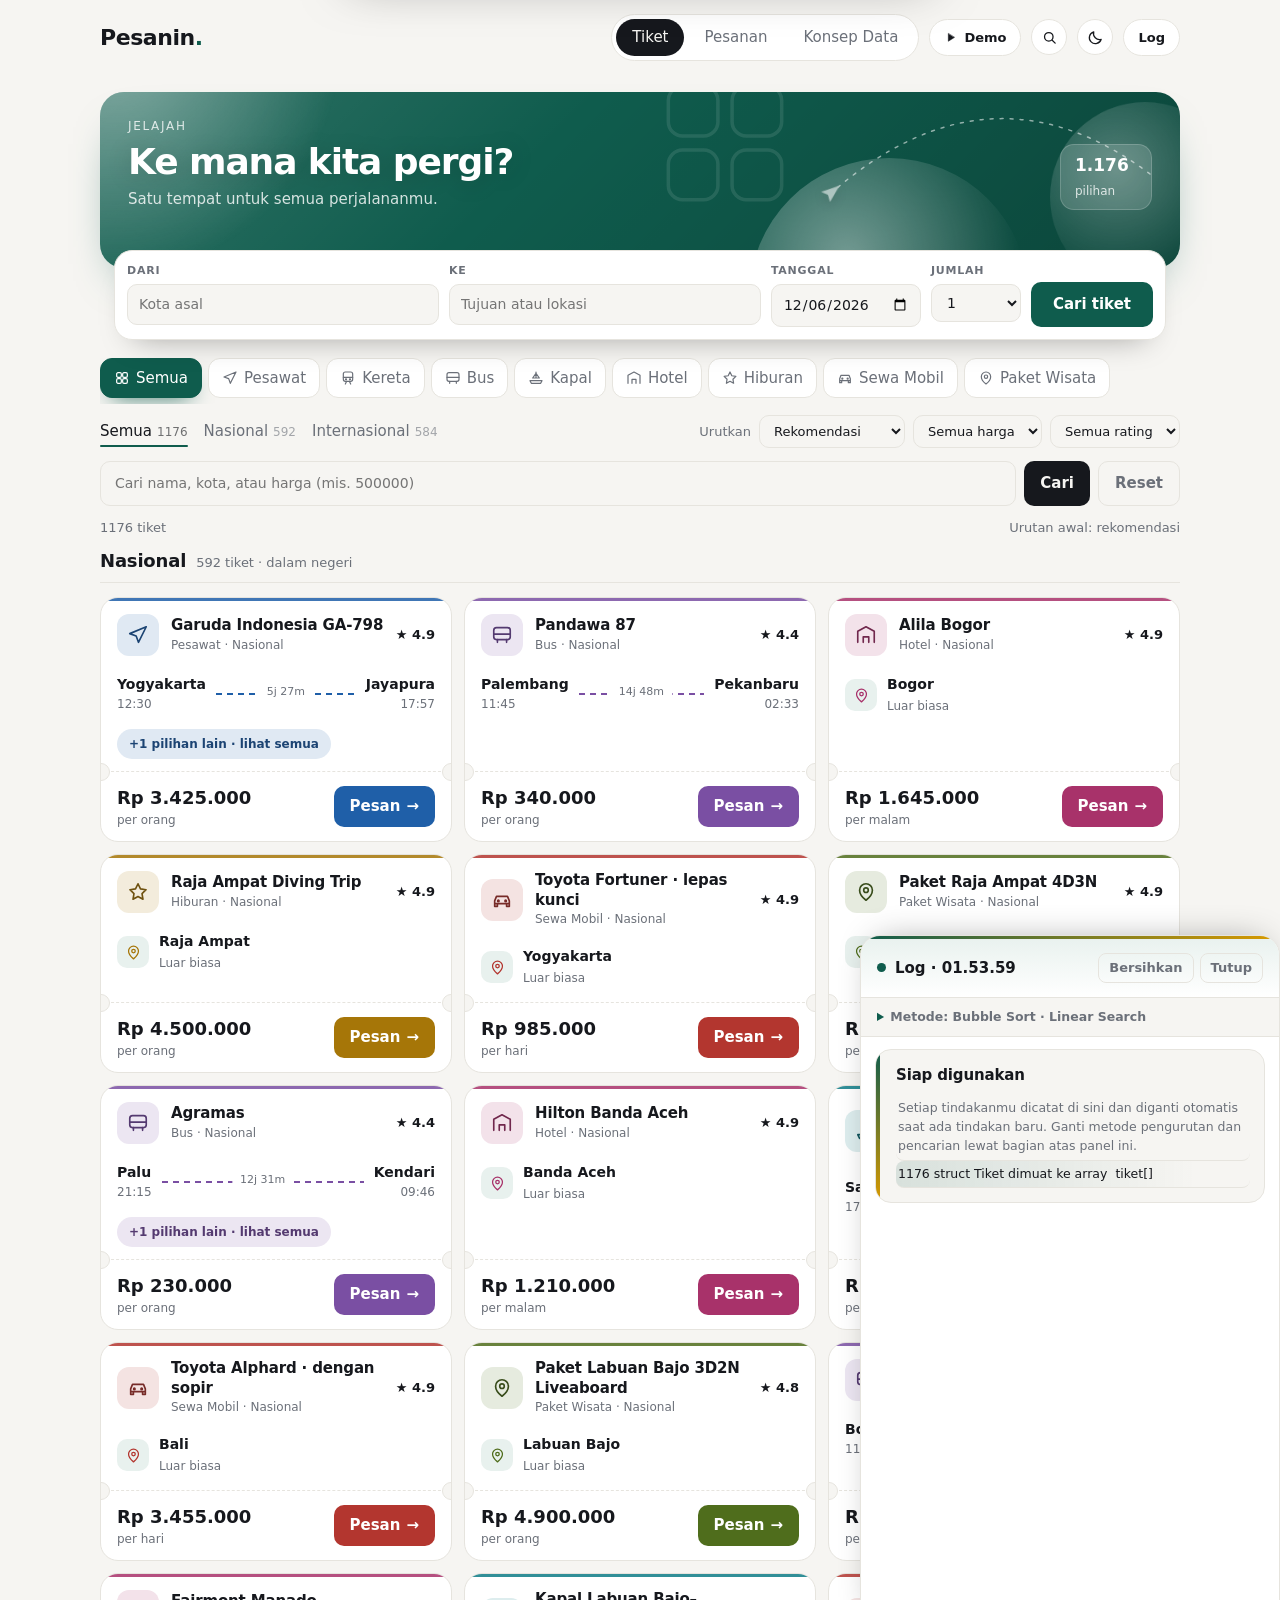
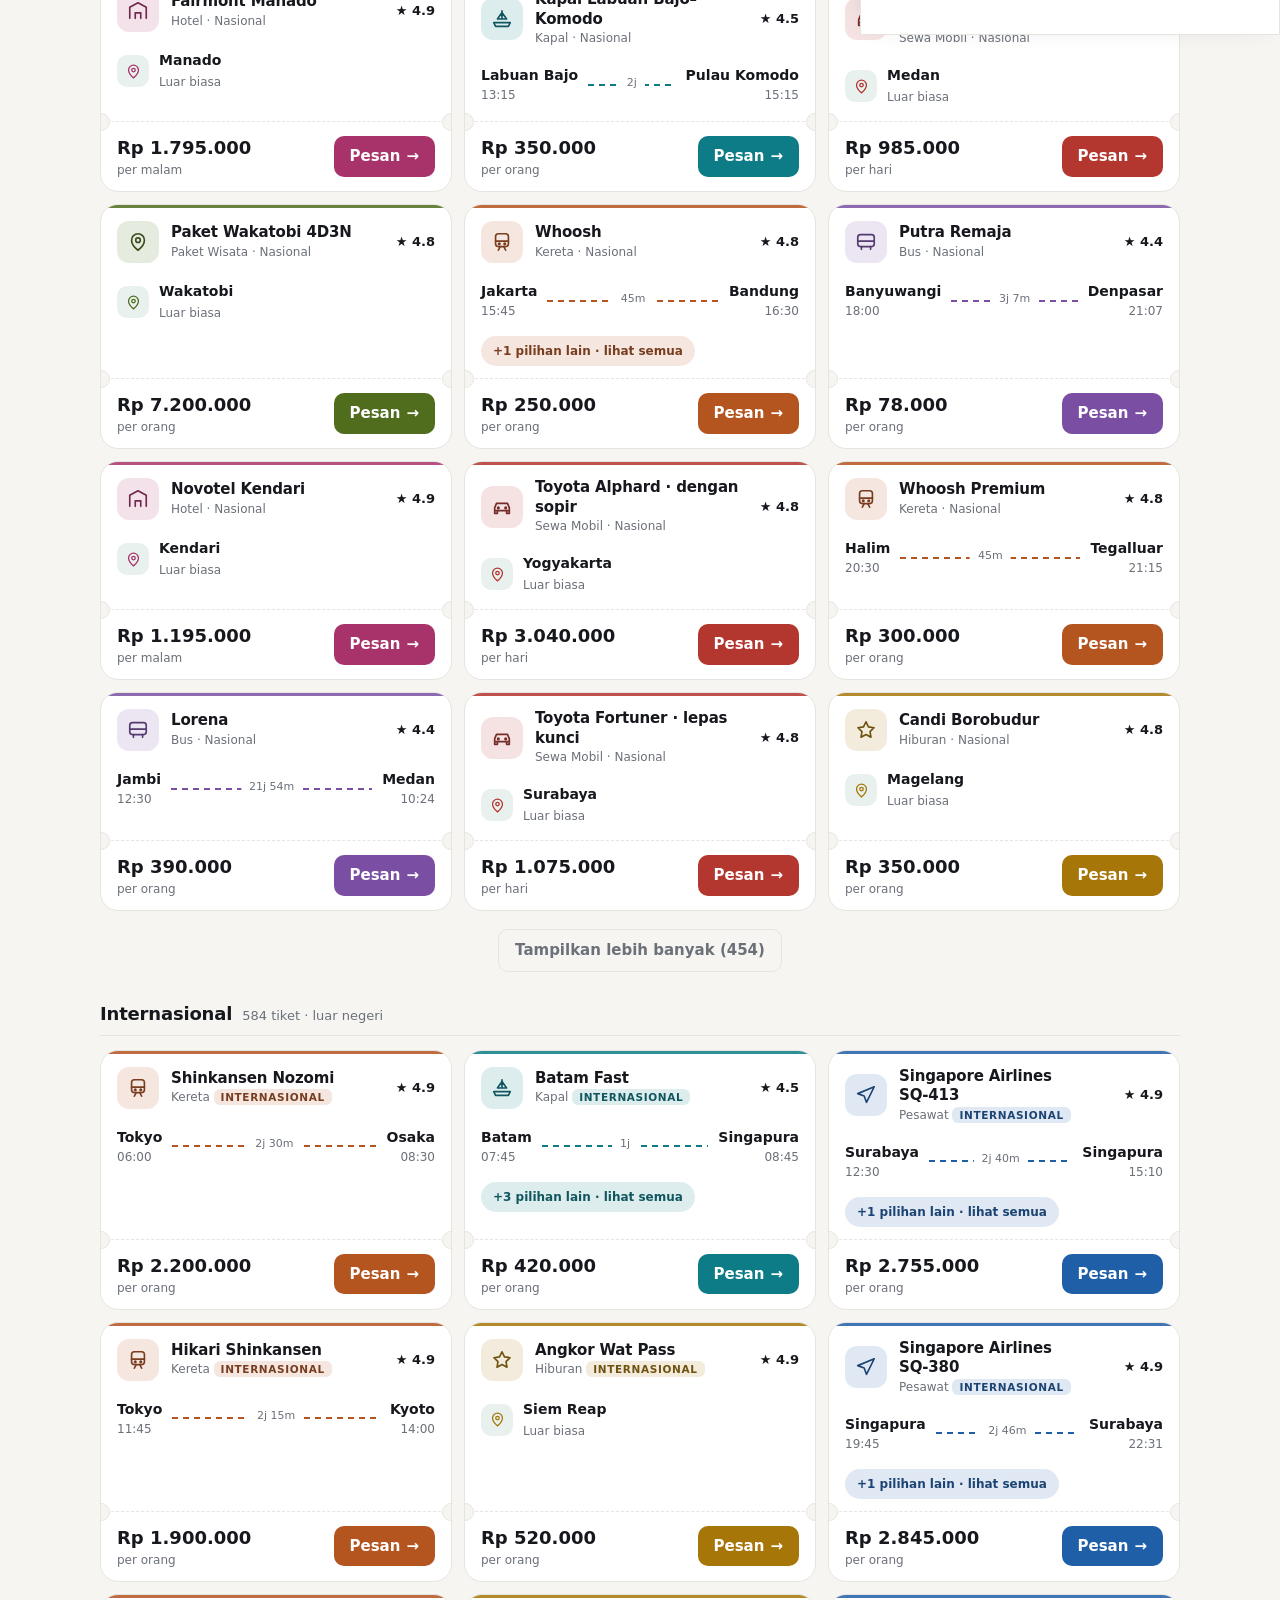
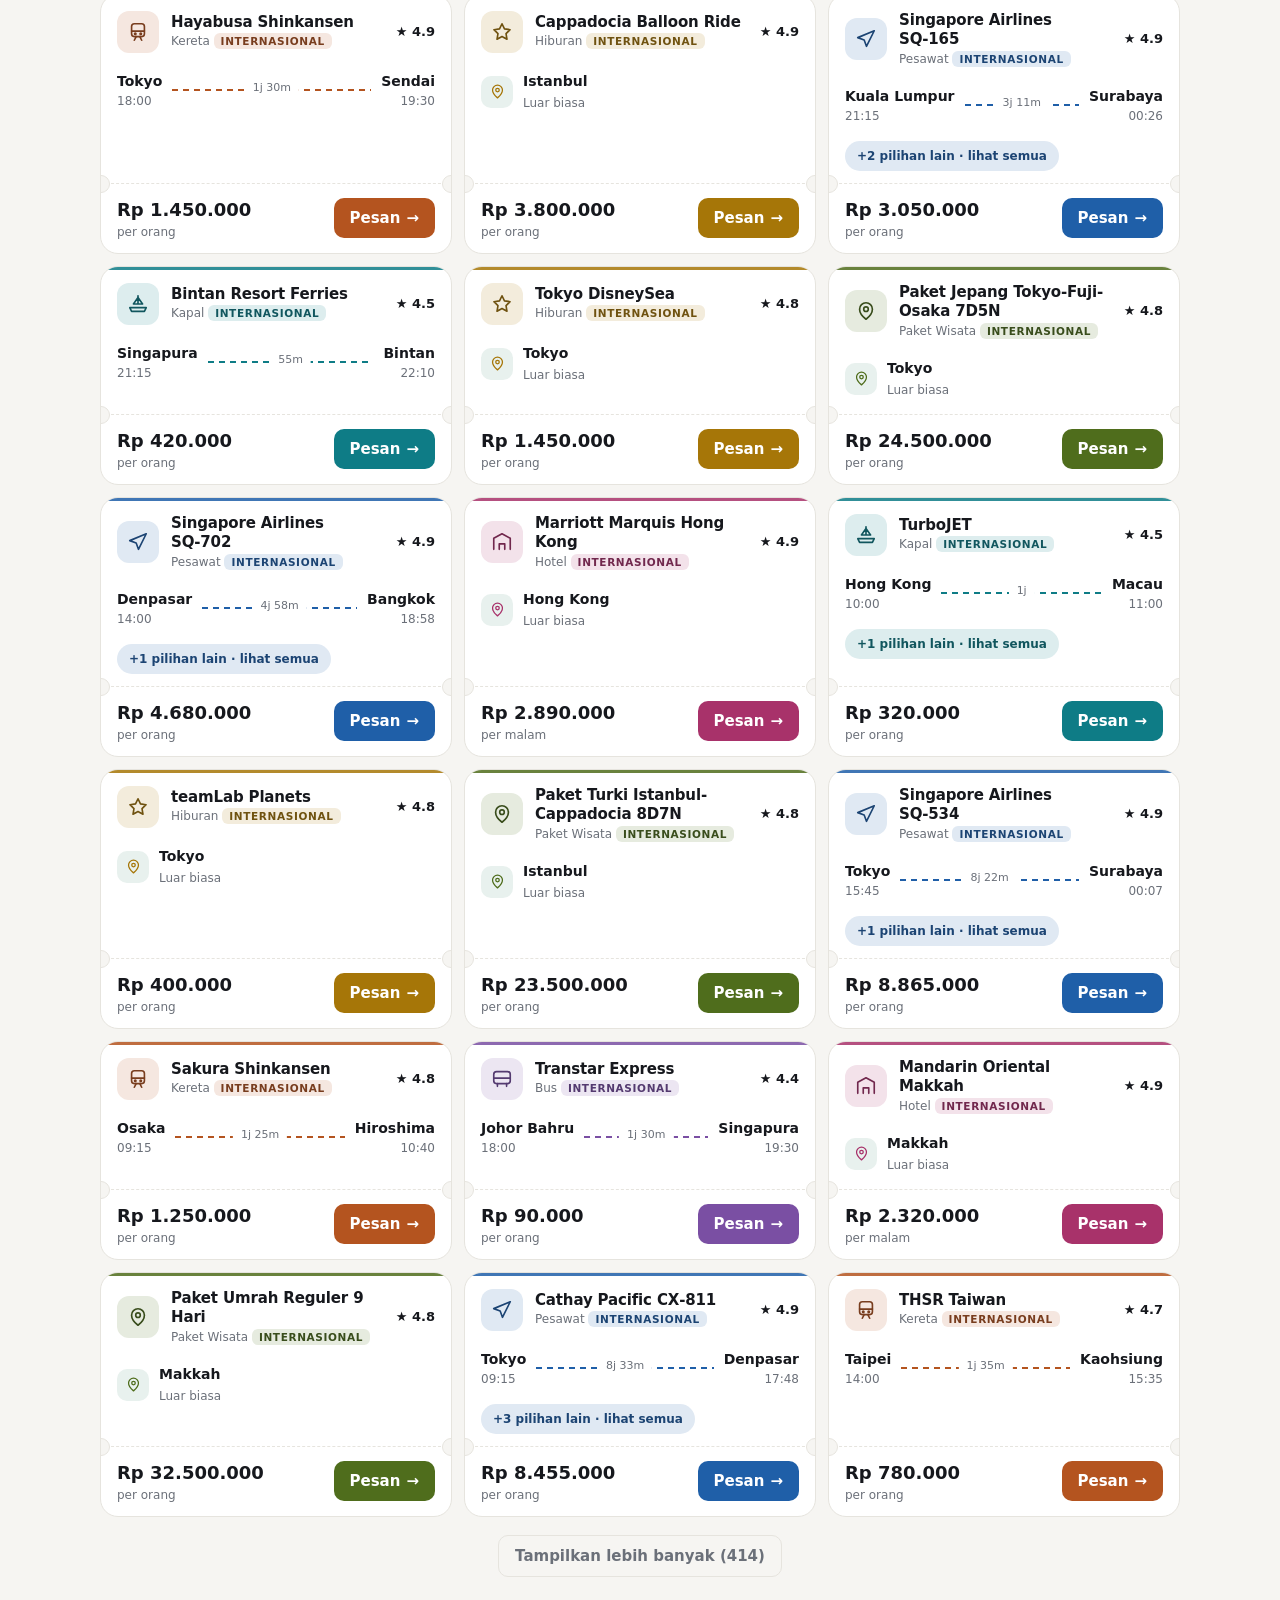
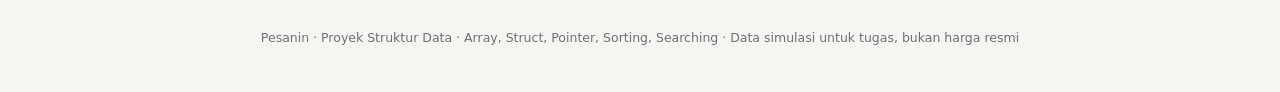
==== index.html @ bc773e92 "Update2" ====
<!DOCTYPE html>
<html lang="id">
<head>
<meta charset="utf-8">
<meta http-equiv="Content-Security-Policy" content="default-src 'none'; script-src 'self' file:; style-src 'self' file: 'unsafe-inline' https://fonts.googleapis.com; font-src 'self' file: https://fonts.gstatic.com; img-src data:; base-uri 'none'; form-action 'none'">
<meta name="viewport" content="width=device-width, initial-scale=1, viewport-fit=cover">
<title>Pesanin — Tiket Perjalanan</title>
<meta name="referrer" content="no-referrer">
<link rel="preconnect" href="https://fonts.googleapis.com">
<link rel="preconnect" href="https://fonts.gstatic.com" crossorigin>
<link rel="stylesheet" href="https://fonts.googleapis.com/css2?family=Plus+Jakarta+Sans:wght@400;500;600;700&display=swap">
<link rel="stylesheet" href="style.css">
</head>
<body>
<div class="w">
<header><div class="brand">Pesanin<i>.</i></div>
<div class="hdr-r"><nav class="nav"><button class="on" data-v="tiket">Tiket</button><button data-v="pesanan">Pesanan <em id="oc" hidden>0</em></button><button data-v="konsep">Konsep Data</button></nav><button class="hlog" id="fab" aria-label="Buka log tindakan">Log <span id="lc" hidden>0</span></button></div></header>

<main id="tiket">
<section class="hero"><span class="blob b1"></span><span class="blob b2"></span><span class="blob b3"></span><div class="flyw" aria-hidden="true"><svg viewBox="0 0 320 100" fill="none"><path d="M0 90 Q160 -50 320 70" stroke="#fff" stroke-width="1.5" stroke-linecap="round" stroke-dasharray="3 7"/></svg><div class="plane"><svg viewBox="0 0 24 24" fill="currentColor"><path d="M21 3L3 10.5l7 2.5 2.5 7L21 3z"/></svg></div></div><svg class="bg" id="hbg" viewBox="0 0 24 24" fill="none" stroke="#fff" stroke-width=".5" stroke-linecap="round" stroke-linejoin="round"></svg>
<div style="position:relative"><small id="hk"></small><h1 id="h1"></h1><p class="sub" id="hs"></p></div><div class="stats" id="stats"></div></section>
<div class="sf"><label><span id="la">Dari</span><input id="fa" maxlength="40" list="kota" placeholder="Kota asal"></label><label><span id="lb">Ke</span><input id="fb" maxlength="40" list="kota" placeholder="Tujuan atau lokasi"></label><label>Tanggal<input type="date" id="fd"></label><label>Jumlah<select id="fp"><option>1</option><option>2</option><option>3</option><option>4</option><option>5</option></select></label><button class="go" id="fs">Cari tiket</button></div><datalist id="kota"></datalist>
<div class="cats" id="cats"></div>
<div class="crow"><div class="chips" id="chips"></div><div class="flt"><label class="so">Urutkan<select id="so"><option value="rek">Rekomendasi</option><option value="harga-asc">Harga termurah</option><option value="harga-desc">Harga termahal</option><option value="durasi-asc">Durasi tercepat</option><option value="rating-desc">Rating tertinggi</option><option value="nama-asc">Nama A–Z</option></select></label><select id="fh"><option value="0">Semua harga</option><option value="500000">≤ Rp500 rb</option><option value="1500000">≤ Rp1,5 jt</option><option value="5000000">≤ Rp5 jt</option></select><select id="fr"><option value="0">Semua rating</option><option value="4">★ 4,0+</option><option value="4.5">★ 4,5+</option></select></div></div>
<div class="sbar"><input id="q" maxlength="80" placeholder="Cari nama, kota, atau harga (mis. 500000)" aria-label="Cari"><button class="go" id="bs">Cari</button><button class="go ghost" id="br">Reset</button></div>
<div hidden><select id="sk"><option value="harga">Harga</option><option value="durasi">Durasi</option><option value="rating">Rating</option><option value="nama">Nama</option></select><select id="sd"><option value="1">Naik</option><option value="-1">Turun</option></select></div>
<div class="meta"><span id="cnt"></span><span><span id="stat"></span><button class="lnk" id="slog" hidden>Lihat prosesnya di Log</button></span></div>
<div class="grid" id="grid"></div>
</main>

<main id="pesanan"><h1>Pesanan saya</h1><p class="sub">Semua tiket yang sudah kamu pesan.</p><div id="ol"></div></main>

<main id="konsep">
<h1>Array, Struct, Pointer</h1>
<p class="sub">Tiga konsep dasar yang menopang seluruh data di halaman ini.</p>
<div class="k">
<div class="box"><h2>Struct</h2><p>Satu tiket adalah satu struct: sembilan field dalam satu satuan, total 128 byte. Panjang tiap blok sebanding dengan ukurannya di memori.</p>
<div id="st"></div></div>
<div class="box" style="grid-column:1/-1;order:-1"><h2>Array</h2><p>Semua struct disimpan berurutan: <code>Tiket tiket[N]</code>. Satu struct = 128 byte, jadi alamat elemen berikutnya naik 0x80.</p>
<div id="mem"></div></div>
<div class="box"><h2>Pointer</h2><p>Pointer menyimpan alamat elemen, bukan salinannya. <code>*ptr</code> membaca isi di alamat itu.</p>
<div id="pv"></div>
<div style="display:flex;gap:8px;margin-top:10px"><button class="go ghost" id="pm">ptr−−</button><button class="go" id="pp">ptr++</button></div></div>
<div class="box" style="grid-column:1/-1;order:3"><h2>Linked List</h2><p>Pesananmu disimpan sebagai rantai node. Setiap node menyimpan <code>next</code>, yaitu pointer ke node berikutnya.</p><div id="ll"></div></div>
</div>
</main>
<footer>Pesanin · Proyek Struktur Data · Array, Struct, Pointer, Sorting, Searching · Data simulasi untuk tugas, bukan harga resmi</footer>
</div>


<aside class="dr" id="dr"><div class="dh"><span id="lt">Log proses</span><div><button id="lx">Bersihkan</button><button id="lh">Tutup</button></div></div><details class="cfg"><summary id="cfgs">Atur metode</summary><div class="cfgb"><label>Metode pengurutan<select id="sa"><option value="bubble">Bubble Sort</option><option value="selection">Selection Sort</option><option value="insertion">Insertion Sort</option><option value="merge">Merge Sort</option><option value="quick">Quick Sort</option></select></label><label>Metode pencarian teks<select id="sm"><option value="linear">Linear Search</option><option value="binname">Binary Search (awalan nama)</option></select></label><button class="go ghost" id="bb">Bandingkan semua</button><label class="chk"><input type="checkbox" id="auto" checked> Buka log otomatis</label></div></details>
<div id="vz" aria-hidden="true"><div class="vh"><span id="vs"></span><button id="vr">Ulang</button></div><div class="prog" id="prog"><i></i></div><div class="ctl" id="ctl"><button id="cb" title="Langkah mundur" aria-label="Langkah mundur">◀</button><button id="cpl" title="Jeda / putar" aria-label="Jeda atau putar">❚❚</button><button id="cf" title="Langkah maju" aria-label="Langkah maju">▶</button><input type="range" id="csl" min="0" max="0" value="0" aria-label="Posisi animasi"><select id="csp" aria-label="Kecepatan"><option value="0.5">Cepat</option><option value="1" selected>Normal</option><option value="6">Lambat</option><option value="20">Pelan</option></select><button id="ck" title="Tampilkan pseudocode" aria-label="Tampilkan pseudocode">{ }</button></div><div id="viz"></div><div id="code" aria-hidden="true"></div></div><div id="log" role="log" aria-live="polite"><div class="none">Belum ada proses. Coba urutkan atau cari tiket.</div></div></aside>
<div class="toast" id="toast"></div>
<div class="ov" id="ov"><div class="md" id="md"></div></div>

<script src="data.js"></script>

<script src="app.js"></script>
</body>
</html>
---- style.css ----
:root{--bg:#f6f5f2;--card:#fff;--ink:#16181d;--mut:#6b7079;--line:#e6e4de;--acc:#0f5c4d;--acc2:#e8f1ee;--hi:#fff4d6;box-sizing:border-box;padding-top:env(safe-area-inset-top,0px);padding-bottom:env(safe-area-inset-bottom,0px)}
@media(prefers-color-scheme:dark){:root:not([data-theme=light]){--bg:#111312;--card:#1a1d1c;--ink:#ecece8;--mut:#9a9f9c;--line:#2a2e2c;--acc:#5fc4ad;--acc2:#1c2b27;--hi:#3a3216}}
:root[data-theme=dark]{--bg:#111312;--card:#1a1d1c;--ink:#ecece8;--mut:#9a9f9c;--line:#2a2e2c;--acc:#5fc4ad;--acc2:#1c2b27;--hi:#3a3216}
*{box-sizing:border-box}html{scroll-padding-top:env(safe-area-inset-top,0px)}
body{margin:0;background:var(--bg);color:var(--ink);font:15px/1.5 "Plus Jakarta Sans","Jakarta Offline",system-ui,sans-serif}
.w{max-width:1120px;margin:0 auto;padding:0 20px}
header{display:flex;align-items:center;justify-content:space-between;padding:22px 0 8px;gap:12px;flex-wrap:wrap}
.brand{font-weight:700;font-size:22px;letter-spacing:-.02em}.brand i{color:var(--acc);font-style:normal}
.nav{display:flex;gap:4px;background:var(--card);border:1px solid var(--line);border-radius:999px;padding:4px}
.nav button,.cats button,.chips button{font:inherit;border:0;background:none;color:var(--mut);cursor:pointer;transition:.25s}
.nav button{padding:7px 16px;border-radius:999px;font-weight:500}
.nav button.on{background:var(--ink);color:var(--bg)}
h1{font-size:clamp(28px,5vw,44px);letter-spacing:-.03em;line-height:1.1;margin:28px 0 6px;font-weight:700}
.sub{color:var(--mut);margin:0 0 24px;max-width:520px}
.cats{display:flex;gap:6px;overflow-x:auto;padding-bottom:6px;scrollbar-width:none}
.cats button{padding:9px 16px;border-radius:12px;border:1px solid var(--line);background:var(--card);white-space:nowrap;font-weight:500}
.cats button.on{background:var(--acc);color:#fff;border-color:var(--acc)}
.chips{display:flex;gap:16px;margin:14px 0}
.chips button{padding:2px 0;border-bottom:2px solid transparent;font-weight:500}
.chips button.on{color:var(--ink);border-color:var(--acc)}


.box{background:var(--card);border:1px solid var(--line);border-radius:16px;padding:14px;display:flex;gap:8px;flex-wrap:wrap;align-items:center}
.box b{font-size:12px;text-transform:uppercase;letter-spacing:.08em;color:var(--mut);width:100%}
input,select{font:inherit;color:var(--ink);background:var(--bg);border:1px solid var(--line);border-radius:10px;padding:9px 11px;min-width:0}
input{flex:1 1 140px}
.go{font:inherit;font-weight:600;border:0;border-radius:10px;background:var(--ink);color:var(--bg);padding:9px 16px;cursor:pointer;transition:transform .2s}
.go:active{transform:scale(.96)}.go.ghost{background:none;color:var(--mut);border:1px solid var(--line)}
.meta{display:flex;justify-content:space-between;color:var(--mut);font-size:13px;margin-bottom:10px}
.grid{display:grid;grid-template-columns:repeat(auto-fill,minmax(310px,1fr));gap:12px;padding-bottom:110px}
.t{background:var(--card);border:1px solid var(--line);border-radius:16px;padding:16px;display:flex;flex-direction:column;gap:10px;animation:rise .5s cubic-bezier(.2,.7,.2,1) both;animation-delay:calc(var(--i)*28ms);transition:transform .25s,box-shadow .25s}
.t:hover{transform:translateY(-3px);box-shadow:0 10px 28px -14px rgba(0,0,0,.3)}
.t.hit{background:var(--hi)}
@keyframes rise{from{opacity:0;transform:translateY(14px)}}


.t h3{margin:0;font-size:16px;letter-spacing:-.01em}

.foot{display:flex;justify-content:space-between;align-items:flex-end;margin-top:auto}
.pr{font-weight:700;font-size:18px}.pr small{display:block;font-weight:400;font-size:12px;color:var(--mut)}
.mini{font-size:12px;color:var(--mut)}
.empty{grid-column:1/-1;text-align:center;color:var(--mut);padding:60px 0}
#konsep{display:none}.k{display:grid;grid-template-columns:repeat(auto-fit,minmax(320px,1fr));gap:12px;padding-bottom:110px}
.k .box{display:block}.k h2{margin:0 0 4px;font-size:18px}.k p{color:var(--mut);margin:0 0 12px;font-size:14px}




.dr{position:fixed;right:0;bottom:0;width:min(420px,100%);height:min(58vh,520px);background:var(--card);border:1px solid var(--line);border-radius:20px 20px 0 0;z-index:6;display:flex;flex-direction:column;transform:translateY(105%);transition:transform .45s cubic-bezier(.2,.8,.2,1);padding-bottom:env(safe-area-inset-bottom,0px)}
.dr.open{transform:none}
.dh{display:flex;justify-content:space-between;align-items:center;padding:14px 16px;border-bottom:1px solid var(--line);font-weight:600}
.dh div{display:flex;gap:6px}.dh button{font:inherit;font-size:13px;border:1px solid var(--line);background:none;color:var(--mut);border-radius:8px;padding:4px 10px;cursor:pointer}
#log{overflow-y:auto;padding:8px 16px 16px;font:12.5px/1.7 ui-monospace,Menlo,monospace}
#log .s{margin:10px 0 4px;padding:8px 10px;border-radius:8px;background:var(--acc2);color:var(--acc);font-weight:600;white-space:normal}
#log .l{color:var(--mut);animation:rise .3s both}#log .l b{color:var(--ink);font-weight:500}
#log .y{color:var(--acc)}.none{color:var(--mut);padding:20px 0;font-family:inherit}
.toast{position:fixed;left:50%;bottom:90px;transform:translate(-50%,20px);background:var(--ink);color:var(--bg);padding:10px 18px;border-radius:12px;opacity:0;pointer-events:none;transition:.35s;z-index:9;font-size:14px}
.toast.on{opacity:1;transform:translate(-50%,0)}
[data-k]{--a:#0f5c4d}[data-k=pesawat]{--a:#1f5fa8}[data-k=kereta]{--a:#b4541f}[data-k=bus]{--a:#7a4fa3}[data-k=kapal]{--a:#0e7c86}[data-k=hotel]{--a:#a8326a}[data-k=hiburan]{--a:#a67608}[data-k=mobil]{--a:#b3362f}[data-k=wisata]{--a:#4f6d1c}
.cats button svg{width:16px;height:16px;vertical-align:-3px;margin-right:6px}
.cats button.on{background:var(--a);border-color:var(--a)}.chips button.on{border-color:var(--a)}
.nav em{font-style:normal;background:var(--acc);color:#fff;border-radius:99px;font-size:11px;padding:1px 7px;margin-left:4px}
.hero{position:relative;overflow:hidden;margin:20px 0 22px;padding:32px 28px;border-radius:24px;background:var(--a);color:#fff;display:flex;justify-content:space-between;align-items:flex-end;gap:20px;flex-wrap:wrap;transition:background .6s}
.hero h1{margin:6px 0;color:#fff}.hero .sub{color:rgba(255,255,255,.82);margin:0}.hero small{text-transform:uppercase;letter-spacing:.14em;font-size:12px;opacity:.8}
.hero .bg{position:absolute;right:-40px;top:-50px;width:300px;opacity:.28;pointer-events:none}
.stats{display:flex;gap:10px;position:relative;flex-wrap:wrap}.stats div{background:rgba(255,255,255,.15);border-radius:14px;padding:10px 16px;min-width:100px}.stats b{display:block;font-size:17px}.stats span{font-size:12px;opacity:.8}
.t{padding:0;gap:0;overflow:hidden}.t .top{display:flex;gap:12px;align-items:center;padding:16px 16px 12px}
.ic{width:42px;height:42px;border-radius:12px;display:grid;place-items:center;flex:none;background:var(--acc2);background:color-mix(in srgb,var(--a) 14%,var(--card));color:var(--a);color:color-mix(in srgb,var(--a) 62%,var(--ink))}.ic svg{width:22px;height:22px}
.t h3{font-size:15px;line-height:1.3}.rt{margin-left:auto;font-size:13px;font-weight:600;white-space:nowrap}
.badge{font-size:10.5px;font-weight:700;letter-spacing:.06em;text-transform:uppercase;padding:2px 7px;border-radius:6px;background:var(--acc2);background:color-mix(in srgb,var(--a) 14%,var(--card));color:var(--a);color:color-mix(in srgb,var(--a) 62%,var(--ink))}
.route{display:flex;align-items:center;gap:10px;padding:6px 16px 16px;font-weight:600;font-size:14px}
.route i{flex:1;height:2px;position:relative;background:repeating-linear-gradient(90deg,var(--a) 0 6px,transparent 6px 11px)}
.route u{position:absolute;left:50%;top:-9px;transform:translateX(-50%);background:var(--card);padding:0 8px;font-size:11px;font-weight:500;text-decoration:none;color:var(--mut);font-style:normal}
.loc{padding:6px 16px 16px;color:var(--mut);font-size:14px}
.t .foot{padding:12px 16px;border-top:1px dashed var(--line);align-items:center}.t .go{background:var(--a);color:#fff}
#pesanan{display:none}
.ov{position:fixed;inset:0;background:rgba(10,12,11,.5);display:grid;place-items:center;z-index:20;opacity:0;pointer-events:none;transition:opacity .3s;padding:16px}.ov.on{opacity:1;pointer-events:auto}
.md{background:var(--card);border-radius:22px;width:min(440px,100%);padding:22px;max-height:90vh;overflow:auto;transform:translateY(24px) scale(.97);transition:transform .45s cubic-bezier(.2,.8,.2,1)}.ov.on .md{transform:none}
.row{display:flex;justify-content:space-between;align-items:center;padding:11px 0;border-bottom:1px dashed var(--line);gap:10px}
.qty{display:flex;align-items:center;gap:12px}.qty button{width:30px;height:30px;border-radius:50%;border:1px solid var(--line);background:none;color:var(--ink);font-size:16px;cursor:pointer}
.ok{text-align:center}.ok h3{font-size:20px;margin:0}.ok .code{font:700 22px ui-monospace,monospace;letter-spacing:.12em;margin:8px 0}
.chk{width:58px;height:58px;border-radius:50%;background:var(--a);color:#fff;display:grid;place-items:center;margin:0 auto 12px;animation:pop .55s cubic-bezier(.3,1.6,.5,1)}.chk svg{width:28px;height:28px}
@keyframes pop{from{transform:scale(0)}}
.hero{padding-bottom:62px}
.sf{display:grid;grid-template-columns:1fr 1fr 150px 90px auto;gap:10px;background:var(--card);border:1px solid var(--line);border-radius:18px;padding:12px;margin:-40px 14px 18px;position:relative;box-shadow:0 16px 32px -20px rgba(0,0,0,.4)}
.sf label{display:flex;flex-direction:column;gap:4px;font-size:11px;font-weight:600;text-transform:uppercase;letter-spacing:.07em;color:var(--mut)}
.sf input,.sf select{width:100%;font-size:14px;font-weight:500;text-transform:none;letter-spacing:0}.sf .go{align-self:end;background:var(--a);color:#fff;padding:11px 22px}
@media(max-width:760px){.sf{grid-template-columns:1fr 1fr;margin:-40px 0 18px}.sf .go{grid-column:1/-1}}
.crow{display:flex;justify-content:space-between;align-items:center;gap:12px;flex-wrap:wrap}.crow .chips{margin:14px 0}.flt{display:flex;gap:8px}.flt select{font-size:13px;padding:7px 10px}

.route b small{display:block;font-weight:400;font-size:11px;color:var(--mut)}.route b:last-child{text-align:right}
#viz{flex:none;display:none;align-items:flex-end;gap:2px;height:88px;padding:12px 16px 0;border-bottom:1px solid var(--line)}#viz.on{display:flex}
#viz i{flex:1;background:var(--mut);opacity:.4;border-radius:2px 2px 0 0;transition:height .15s}#viz i.sw{background:var(--acc);opacity:1}
.spin{width:44px;height:44px;border:4px solid var(--line);border-top-color:var(--a);border-radius:50%;margin:0 auto 14px;animation:sp .8s linear infinite}@keyframes sp{to{transform:rotate(360deg)}}
.sf input,.sf select{flex:none}.hero .bg{opacity:.14}.more{grid-column:1/-1;text-align:center;padding:6px 0 0}
.bt{width:100%;border-collapse:collapse;font-size:12px}.bt th{color:var(--mut);font-weight:500}.bt td,.bt th{text-align:right;padding:5px 4px;border-bottom:1px solid var(--line)}.bt td:first-child,.bt th:first-child{text-align:left}.bt tr.best td{color:var(--acc);font-weight:700}
@media(max-width:520px){.hero{padding:24px 20px 60px}.hero .bg{width:200px}.sf{padding:10px}.dr{height:62vh}.toast{max-width:88%;text-align:center}.flt{width:100%}.flt select{flex:1}.cats button{padding:8px 12px}}
header{position:sticky;top:0;z-index:4;margin:0 -20px;padding:14px 20px 10px;background:var(--bg);background:color-mix(in srgb,var(--bg) 94%,transparent)}
#q{flex:1 1 100%}.go{min-height:40px}:focus-visible{outline:2px solid var(--a);outline-offset:2px}
.t{position:relative}.t::before{content:'';position:absolute;inset:0 0 auto 0;height:3px;background:var(--a);opacity:.85}
footer{padding:8px 0 130px;color:var(--mut);font-size:12.5px;text-align:center;margin-top:-90px;position:relative}
.seg{display:flex;background:var(--bg);border:1px solid var(--line);border-radius:10px;padding:3px;margin:2px 0 4px}
.seg button{flex:1;font:inherit;font-size:13px;border:0;background:none;color:var(--mut);padding:7px;border-radius:8px;cursor:pointer;transition:.2s}
.seg button.on{background:var(--card);color:var(--ink);font-weight:600;box-shadow:0 1px 4px rgba(0,0,0,.18)}
.seats{display:flex;flex-direction:column;gap:6px;margin:10px 0;align-items:center}.sr{display:flex;gap:6px}.gap{width:18px}
.seat{width:38px;height:34px;border-radius:9px 9px 4px 4px;border:1px solid var(--line);background:var(--bg);color:var(--ink);font:500 11px "Plus Jakarta Sans","Jakarta Offline",system-ui,sans-serif;cursor:pointer;transition:.2s}
.seat:hover:not(:disabled){border-color:var(--a)}.seat.on{background:var(--a);color:#fff;border-color:var(--a);transform:translateY(-2px)}.seat.occ{opacity:.4;cursor:not-allowed;background:var(--line)}
.lg{display:flex;gap:14px;justify-content:center;font-size:11px;color:var(--mut);margin-bottom:6px}
.lg span::before{content:'';display:inline-block;width:10px;height:10px;border-radius:3px;margin-right:5px;vertical-align:-1px;border:1px solid var(--line);background:var(--bg)}
.lg span:nth-child(2)::before{background:var(--a);border-color:var(--a)}.lg span:nth-child(3)::before{background:var(--line);opacity:.6}
#vz{display:none;flex:none;border-bottom:1px solid var(--line)}#vz.on{display:block}
.vh{display:flex;justify-content:space-between;align-items:center;gap:8px;padding:8px 16px 0;font-size:12px;color:var(--mut)}.vh button{font:inherit;font-size:12px;border:1px solid var(--line);background:none;color:var(--mut);border-radius:7px;padding:2px 10px;cursor:pointer}
#viz{height:110px;border-bottom:0}#viz i.ok{background:var(--acc);opacity:.9}
#viz.cells{height:auto;min-height:60px;max-height:104px;overflow:hidden;flex-wrap:wrap;align-content:flex-start;align-items:flex-start;gap:3px;padding:10px 16px 12px}
.q{width:9px;height:9px;border-radius:2px;background:var(--line);flex:none;transition:.15s}.q.s1{background:var(--acc);transform:scale(1.5)}.q.s2{background:#d99a00}.q.s3{opacity:.2}.q.s4{background:var(--mut);opacity:.4}
@keyframes ping{40%{transform:scale(1.12)}}
.blocks{display:flex;gap:6px;overflow-x:auto;padding:6px 2px 8px}.blk{flex:none;width:96px;border:1px solid var(--line);border-radius:10px;padding:6px 8px 8px;font-size:11px;background:var(--bg);transition:.25s}
.blk b{display:block;color:var(--mut);font-weight:500;font-size:10.5px}.blk span{display:block;font-weight:600;margin-top:3px;line-height:1.25;height:28px;overflow:hidden}.blk em{font-style:normal;color:var(--acc);font-weight:700;display:block;height:14px}
.blk.cur{border-color:var(--acc);background:var(--acc2);transform:translateY(-3px)}
.ft{width:100%;border-collapse:collapse;font-size:12.5px}.ft td{padding:4px 6px;border-bottom:1px solid var(--line)}.ft td:first-child,.ft td:nth-child(2){font-family:ui-monospace,Menlo,monospace;color:var(--mut)}.ft tr:hover td{background:var(--acc2)}
.lln{display:flex;align-items:center;overflow-x:auto;padding:4px 0}.nd{flex:none;border:1px solid var(--line);border-radius:10px;overflow:hidden;font-size:11px;background:var(--bg)}.nd div{padding:6px 10px}.nd div+div{border-top:1px solid var(--line);color:var(--mut)}.nd.hd{border-color:var(--acc);background:var(--acc2)}.ar{flex:none;width:26px;text-align:center;color:var(--acc)}
.box .blk b,.box .nd b{text-transform:none;letter-spacing:0;width:auto;font-size:11px}.box .nd b{color:var(--ink)}
@media(max-width:520px){header{position:static;backdrop-filter:none;-webkit-backdrop-filter:none}}
.q{width:var(--q,9px);height:var(--q,9px)}
#viz .q{flex:none;opacity:1;background:var(--line);border-radius:2px;width:var(--q,9px);height:var(--q,9px)}
#viz .q.s1{background:var(--acc);transform:scale(1.6)}#viz .q.s2{background:#d99a00}#viz .q.s3{opacity:.2}#viz .q.s4{background:var(--mut);opacity:.45}
@media(min-width:1280px){body.logopen .w{margin:0 440px 0 auto;max-width:min(1120px,calc(100vw - 480px))}}
.gh{grid-column:1/-1;display:flex;align-items:baseline;gap:10px;margin:16px 0 2px;padding-bottom:8px;border-bottom:1px solid var(--line)}.gh:first-child{margin-top:0}.gh b{font-size:18px;letter-spacing:-.01em}.gh span{color:var(--mut);font-size:13px}
.chips small{margin-left:5px;font-size:11.5px;opacity:.6;font-weight:500}.empty .go{margin-top:2px}
.drv{align-self:flex-end;font-size:11px;color:var(--mut);border:1px dashed var(--line);border-radius:8px;padding:3px 12px;margin-bottom:2px}
.et-h{display:flex;gap:12px;align-items:center;margin-bottom:10px}.et .route{padding:6px 0 14px}
.et-g{display:grid;grid-template-columns:1fr 1fr;gap:12px;border-top:1px dashed var(--line);border-bottom:1px dashed var(--line);padding:14px 0;margin-bottom:14px;font-size:14px}
.et-g span{display:block;font-size:11px;color:var(--mut);text-transform:uppercase;letter-spacing:.06em;margin-bottom:2px}
.et-b{text-align:center;margin-bottom:16px}.et-b .code{font:700 16px ui-monospace,Menlo,monospace;letter-spacing:.14em;margin-top:8px}
@media print{body *{visibility:hidden}#ov,#ov *{visibility:visible}#ov{position:absolute;inset:0;background:#fff;opacity:1}.md{box-shadow:none;transform:none;color:#000}.et .go{display:none}}
.hero{padding:22px 28px 58px}.hero h1{font-size:clamp(26px,4vw,36px)}.hero .bg{width:180px;right:-4px;top:-16px;opacity:.1}
.stats div{padding:8px 14px;min-width:92px}.cats button{padding:8px 13px}
@media(min-width:700px){.cats{flex-wrap:wrap}}
@media(max-width:699px){.cats{-webkit-mask-image:linear-gradient(90deg,#000 90%,transparent);mask-image:linear-gradient(90deg,#000 90%,transparent)}}
#q{flex:1 1 170px}.box{padding:12px 14px}.box b{margin-bottom:-2px}
.route b small,.chips small{font-size:12px}
.hdr-r{display:flex;gap:10px;align-items:center;flex-wrap:wrap}
.hlog{font:inherit;font-weight:600;font-size:13px;border:1px solid var(--line);background:var(--card);color:var(--ink);border-radius:999px;padding:8px 14px;cursor:pointer}
.hlog span{background:var(--acc);color:#fff;border-radius:99px;padding:1px 8px;margin-left:6px;font-size:12px}.hlog.ping{animation:ping .5s}
.hero .bg{right:auto;left:50%;top:-34px;width:170px}
.box select,.box input{font-size:13px;padding:8px 9px}.box .go{padding:8px 13px;font-size:13px;min-height:36px}
.route u{white-space:nowrap}
#q{flex:1 1 110px}.box{align-content:flex-start}

@media(max-width:560px){.hdr-r{display:contents}.brand{order:1;margin-right:auto}.hlog{order:2}.nav{order:3;width:100%}.nav button{flex:1;padding:7px 6px}}
.loc{display:flex;gap:10px;align-items:center;padding:6px 16px 14px;color:var(--ink)}
.loc .pin{flex:none;width:32px;height:32px;border-radius:10px;display:grid;place-items:center;background:var(--acc2);color:var(--a)}.loc .pin svg{width:17px;height:17px}
.loc b{display:block;font-size:14px}.loc small{color:var(--mut);font-size:12px}
.opt{margin:0 16px 12px;align-self:flex-start;font:inherit;font-size:12px;font-weight:600;border:0;border-radius:999px;padding:6px 12px;cursor:pointer;background:var(--acc2);color:var(--a);background:color-mix(in srgb,var(--a) 14%,var(--card));color:color-mix(in srgb,var(--a) 62%,var(--ink))}
.opts{max-height:52vh;overflow:auto;margin:0 -6px;padding:0 6px}.opt-r{display:flex;justify-content:space-between;align-items:center;gap:12px;padding:11px 0;border-bottom:1px dashed var(--line)}.opt-r .mini{margin-top:2px}
.sbar{display:flex;gap:8px;margin:2px 0 12px}.sbar input{flex:1;font-size:14px;padding:11px 14px}
.so{display:flex;align-items:center;gap:8px;font-size:13px;color:var(--mut)}.so select{font-size:13px;padding:7px 10px;color:var(--ink)}
.lnk{font:inherit;font-size:13px;border:0;background:none;color:var(--a);cursor:pointer;text-decoration:underline;margin-left:10px}
.dr{height:min(68vh,580px)}
.cfg{display:flex;gap:10px;align-items:flex-end;flex-wrap:wrap;padding:10px 16px;border-bottom:1px solid var(--line);background:var(--bg);flex:none}
.cfg label{display:flex;flex-direction:column;gap:3px;font-size:11px;font-weight:600;text-transform:uppercase;letter-spacing:.05em;color:var(--mut)}
.cfg select{font-size:13px;padding:7px 8px;text-transform:none;letter-spacing:0;color:var(--ink)}.cfg .go{padding:7px 12px;font-size:13px;min-height:34px}
.cfg .chk{flex-direction:row;align-items:center;gap:6px;text-transform:none;letter-spacing:0;font-size:12.5px;color:var(--ink);font-weight:500}
#log{padding:12px 14px 18px;font:13px/1.55 "Plus Jakarta Sans","Jakarta Offline",system-ui,sans-serif}
#log .card{background:var(--bg);border:1px solid var(--line);border-radius:14px;padding:12px 14px;margin-bottom:10px}
#log .ct{font-weight:700;font-size:14.5px;margin-bottom:8px}
#log .feat{display:flex;gap:8px;align-items:center;margin:0 0 6px}#log .feat span{font-size:11px;text-transform:uppercase;letter-spacing:.06em;color:var(--mut)}
#log .feat b{background:var(--acc);color:#fff;border-radius:999px;padding:3px 12px;font-size:12.5px}
#log .why{margin:0 0 10px;color:var(--ink)}
#log .chips2{display:flex;gap:8px;flex-wrap:wrap}#log .chips2 div{background:var(--card);border:1px solid var(--line);border-radius:10px;padding:6px 11px}
#log .chips2 b{display:block;font-size:14px}#log .chips2 span{font-size:11px;color:var(--mut)}
#log .steps summary{cursor:pointer;color:var(--mut);padding:6px 2px;font-weight:600}
#log .l{display:flex;gap:8px;align-items:baseline;flex-wrap:wrap;padding:4px 2px;border-bottom:1px solid var(--line);font:12.5px/1.5 "Plus Jakarta Sans","Jakarta Offline",system-ui,sans-serif;color:var(--mut)}
#log .l.y{color:var(--ink)}#log .l b{color:var(--ink)}
#log .ix{font:11px ui-monospace,Menlo,monospace;color:var(--mut);min-width:30px}#log .mt{color:var(--mut);font-size:12px}
#log .rs{margin-left:auto;font-size:11px;font-weight:700;border-radius:999px;padding:1px 9px;background:var(--line);color:var(--mut)}#log .rs.ok{background:var(--acc);color:#fff}
@media(max-width:560px){.sbar .go{padding:9px 12px}.so{width:100%}.so select{flex:1}}
@media(max-width:1279px){.dr{width:100%;border-radius:20px 20px 0 0}body.logopen .w{padding-bottom:min(62vh,560px)}}
.cfg{display:block;padding:0}.cfg summary{cursor:pointer;padding:10px 16px;font-size:12.5px;font-weight:600;color:var(--mut)}
.cfgb{display:flex;gap:10px;align-items:flex-end;flex-wrap:wrap;padding:0 16px 12px}.cfgb label{flex:1 1 150px}.cfgb select{width:100%}
.cfg input[type=checkbox]{flex:none;width:16px;height:16px;padding:0;margin:0;accent-color:var(--acc)}
#viz{height:84px}
html{scroll-behavior:smooth}
footer{padding:36px 0 44px;margin-top:0}.grid,.k{padding-bottom:16px}
.k{grid-template-columns:repeat(2,minmax(0,1fr))}@media(max-width:760px){.k{grid-template-columns:1fr}}
/* --- struct: peta memori --- */
.mmap{display:flex;gap:2px;height:22px;margin:8px 0 12px}.mmap i{background:var(--acc);opacity:.5;border-radius:4px;transition:opacity .25s,transform .25s}
.mmap i:nth-child(odd){opacity:.68}.mmap i.on{opacity:1;transform:scaleY(1.35)}.mmap i.pad{background:repeating-linear-gradient(45deg,var(--line) 0 3px,transparent 3px 6px);opacity:1}
.ft.sh tr:first-child td{color:var(--mut);font-size:11px;text-transform:uppercase;letter-spacing:.06em}
/* --- blok array --- */
.blk{width:112px}.blk span{display:-webkit-box;-webkit-line-clamp:2;-webkit-box-orient:vertical;overflow:hidden}
/* --- kartu pesanan seperti tiket --- */
.oc{display:flex;background:var(--card);border:1px solid var(--line);border-left:4px solid var(--a);border-radius:16px;margin-bottom:12px;overflow:hidden;animation:rise .5s cubic-bezier(.2,.7,.2,1) backwards;animation-delay:calc(var(--i)*80ms);transition:transform .3s,box-shadow .3s}
.oc:hover{transform:translateY(-2px);box-shadow:0 12px 26px -16px rgba(0,0,0,.45)}
.oc-m{flex:1;padding:16px;min-width:0}.oc-h{display:flex;gap:12px;align-items:center;margin-bottom:12px}.oc-h strong{font-size:16px}
.st{margin-left:auto;font-size:11.5px;font-weight:700;padding:3px 10px;border-radius:999px;background:var(--acc2);color:var(--acc);white-space:nowrap}
.oc-c{display:flex;flex-wrap:wrap;gap:6px}.oc-c span{font-size:12px;padding:3px 10px;border-radius:999px;border:1px solid var(--line);color:var(--mut)}
.oc-c span:first-child{font-family:ui-monospace,Menlo,monospace;color:var(--ink);letter-spacing:.06em}
.oc-r{position:relative;display:flex;flex-direction:column;align-items:flex-end;justify-content:center;gap:4px;padding:16px 18px;border-left:2px dashed var(--line);min-width:200px}
.oc-r::before,.oc-r::after{content:'';position:absolute;left:-9px;width:16px;height:16px;border-radius:50%;background:var(--bg);border:1px solid var(--line)}.oc-r::before{top:-9px}.oc-r::after{bottom:-9px}
.tot{font-size:21px}.oc-b{display:flex;gap:6px;margin-top:6px}.ord-total{padding:14px 4px;border-bottom:0}.ord-total b:last-child{font-size:22px}
.empty-o{text-align:center;padding:56px 0;color:var(--mut)}.empty-o h3{color:var(--ink);margin:14px 0 4px;font-size:18px}.empty-o p{margin:0 0 16px}
.ic.big{width:72px;height:72px;margin:0 auto;border-radius:22px;animation:floaty 4s ease-in-out infinite}.ic.big svg{width:34px;height:34px}
@media(max-width:620px){.oc{flex-direction:column}.oc-r{border-left:0;border-top:2px dashed var(--line);flex-direction:row;flex-wrap:wrap;justify-content:space-between;align-items:center;min-width:0}.oc-r::before,.oc-r::after{display:none}.oc-b{margin-top:0}}
/* --- gerak --- */
@keyframes vin{from{opacity:0;transform:translateY(14px)}}.vin{animation:vin .5s cubic-bezier(.2,.7,.2,1) both}
@keyframes floaty{50%{transform:translateY(8px) rotate(3deg)}}.hero .bg{animation:floaty 9s ease-in-out infinite}
@keyframes popin{from{opacity:0;transform:scale(.7)}}@keyframes bump{40%{transform:scale(1.5)}}.bump{animation:bump .4s}
@keyframes travel{from{left:0}to{left:calc(100% - 8px)}}@keyframes flow{to{background-position:11px 0}}@keyframes arrow{50%{transform:translateX(3px)}}
@keyframes draw{to{stroke-dashoffset:0}}@keyframes burst{from{transform:translate(0,0) scale(.4)}to{transform:translate(var(--dx),var(--dy)) rotate(var(--r)) scale(1);opacity:0}}
@keyframes flash{from{opacity:0;transform:translateX(-8px)}}@keyframes curp{from{transform:translateY(-10px);opacity:.5}}
.t{animation-fill-mode:backwards;transition:transform .3s cubic-bezier(.2,.7,.2,1),box-shadow .3s,border-color .3s}.t.still{animation:none}
.t:hover{transform:translateY(-4px);box-shadow:0 14px 30px -16px rgba(0,0,0,.5);border-color:var(--a)}
.t::before{transition:height .25s}.t:hover::before{height:5px}
.t .ic svg{transition:transform .35s cubic-bezier(.3,1.5,.5,1)}.t:hover .ic svg{transform:translate(2px,-2px) rotate(-10deg) scale(1.12)}
.route i::after{content:'';position:absolute;top:-3px;left:0;width:8px;height:8px;border-radius:50%;background:var(--a);opacity:0}
.t:hover .route i::after{opacity:1;animation:travel 1.8s ease-in-out infinite}.t:hover .route i{animation:flow 1s linear infinite}
.go{transition:transform .2s,filter .2s,background .2s}.go:hover{filter:brightness(1.12);transform:translateY(-1px)}.go:active{transform:scale(.96)}
.t .go::after{content:'→';display:inline-block;margin-left:6px;transition:transform .2s}.t .go:hover::after{transform:translateX(4px)}
.cats button:hover{transform:translateY(-2px);color:var(--ink)}.cats button.on:hover{color:#fff}.cats button:active{transform:scale(.97)}
.ov{-webkit-backdrop-filter:blur(3px);backdrop-filter:blur(3px)}
.chk{position:relative}.chk path{stroke-dasharray:24;stroke-dashoffset:24;animation:draw .5s .3s ease forwards}
.cf{position:absolute;left:50%;top:50%;width:7px;height:7px;margin:-3px;border-radius:2px;background:var(--a);animation:burst .8s var(--d) ease-out forwards}.cf:nth-child(3n){background:#d99a00}.cf:nth-child(3n+1){background:var(--acc)}
#log .chips2 div{animation:popin .45s cubic-bezier(.3,1.4,.5,1) backwards;animation-delay:calc(var(--n)*70ms)}#log .feat b{animation:popin .4s .05s backwards}
.ft tr{animation:flash .5s backwards;animation-delay:calc(var(--r,0)*30ms)}.blk.cur{animation:curp .5s}
.nd{animation:rise .5s backwards;animation-delay:calc(var(--n,0)*80ms)}.ar{animation:arrow 1.4s ease-in-out infinite}
header{transition:box-shadow .3s,border-color .3s;border-bottom:1px solid transparent}header.scrolled{box-shadow:0 10px 24px -16px rgba(0,0,0,.55);border-bottom-color:var(--line)}
.ft b{text-transform:none;letter-spacing:0;font-size:inherit;width:auto;color:var(--ink)}
@media(prefers-reduced-motion:reduce){*{animation:none!important;transition:none!important}}

/* =====================================================================
   V2 · TAMPILAN BARU (ditambahkan di akhir berkas, aturan lama tidak diubah)
   Isi: header, hero beranimasi, kartu tiket, tombol, panel Log, viz sorting
   ===================================================================== */

/* ---------- header & navigasi ---------- */
.nav{position:relative}
.nav button{position:relative;z-index:1}
.nav button.on{background:none;color:var(--bg)}
.nav .ind{position:absolute;left:0;top:4px;bottom:4px;width:0;border-radius:999px;background:var(--ink);z-index:0;transition:transform .5s cubic-bezier(.3,1.35,.5,1),width .5s cubic-bezier(.3,1.35,.5,1)}
.brand i{display:inline-block;animation:dotbounce 2.6s ease-in-out infinite}
@keyframes dotbounce{0%,60%,100%{transform:translateY(0)}30%{transform:translateY(-6px)}45%{transform:translateY(0)}}
.hlog{transition:transform .25s,box-shadow .25s,border-color .25s}
.hlog:hover{transform:translateY(-2px);border-color:var(--acc);box-shadow:0 8px 20px -12px var(--acc)}
.hlog.ping{animation:ring .7s ease-out}
@keyframes ring{0%{box-shadow:0 0 0 0 color-mix(in srgb,var(--acc) 55%,transparent)}100%{box-shadow:0 0 0 14px transparent}}
@supports(animation-timeline:scroll()){
  header::after{content:'';position:absolute;left:0;right:0;bottom:-1px;height:2px;background:linear-gradient(90deg,var(--acc),#d99a00);transform-origin:0 50%;transform:scaleX(0);animation:scrollbar linear both;animation-timeline:scroll(root)}
  @keyframes scrollbar{to{transform:scaleX(1)}}
}

/* ---------- hero: aurora + pesawat ---------- */
.hero{background-image:linear-gradient(135deg,rgba(255,255,255,.14) 0%,rgba(255,255,255,0) 40%,rgba(0,0,0,.24) 100%);box-shadow:0 24px 50px -28px var(--a)}
.hero .blob{position:absolute;border-radius:50%;pointer-events:none;background:radial-gradient(circle at 35% 35%,rgba(255,255,255,.42),rgba(255,255,255,0) 68%);will-change:transform}
.hero .b1{width:360px;height:360px;left:-110px;top:-170px;animation:drift1 15s ease-in-out infinite}
.hero .b2{width:280px;height:280px;right:14%;bottom:-170px;animation:drift2 19s ease-in-out infinite}
.hero .b3{width:190px;height:190px;right:-60px;top:6%;opacity:.7;animation:drift1 23s ease-in-out infinite reverse}
@keyframes drift1{50%{transform:translate(70px,44px) scale(1.18)}}
@keyframes drift2{50%{transform:translate(-80px,-30px) scale(.88)}}
.hero>div[style]{z-index:1}
.hero h1{text-shadow:0 2px 24px rgba(0,0,0,.18)}
.flyw{position:absolute;right:30px;top:12px;width:320px;height:100px;pointer-events:none;opacity:.55}
.flyw svg{position:absolute;inset:0;width:100%;height:100%;overflow:visible}
.flyw path{animation:dashmove 1.4s linear infinite}
@keyframes dashmove{to{stroke-dashoffset:-20}}
.plane{position:absolute;left:0;top:0;width:24px;height:24px;color:#fff;offset-path:path('M0 90 Q160 -50 320 70');offset-rotate:auto;offset-distance:0%;animation:fly 6.5s cubic-bezier(.45,.05,.55,.95) infinite}
.plane svg{position:absolute;inset:0;transform:rotate(45deg);filter:drop-shadow(0 4px 6px rgba(0,0,0,.25))}
@keyframes fly{0%{offset-distance:0%;opacity:0}8%{opacity:1}92%{opacity:1}100%{offset-distance:100%;opacity:0}}
@media(max-width:760px){.flyw{display:none}}
.stats div{transition:transform .3s cubic-bezier(.3,1.4,.5,1),background .3s;border:1px solid rgba(255,255,255,.18)}
.stats div:hover{transform:translateY(-3px) scale(1.04);background:rgba(255,255,255,.26)}

/* ---------- kategori & filter ---------- */
.cats button.on{box-shadow:0 10px 22px -12px var(--a);animation:popin .45s cubic-bezier(.3,1.5,.5,1)}
.cats button svg{transition:transform .35s cubic-bezier(.3,1.6,.5,1)}
.cats button:hover svg{transform:rotate(-12deg) scale(1.2)}
.chips button{position:relative;border-bottom:0}
.chips button::after{content:'';position:absolute;left:0;right:0;bottom:-2px;height:2px;border-radius:2px;background:var(--a);transform:scaleX(0);transform-origin:0 50%;transition:transform .35s cubic-bezier(.3,1.2,.5,1)}
.chips button.on::after,.chips button:hover::after{transform:scaleX(1)}
.sf{transition:box-shadow .3s}.sf:focus-within{box-shadow:0 20px 40px -20px var(--a)}
input:focus,select:focus{outline:0;border-color:var(--a);box-shadow:0 0 0 3px color-mix(in srgb,var(--a) 18%,transparent)}
input,select{transition:border-color .2s,box-shadow .25s}

/* ---------- tombol: kilau saat hover ---------- */
.go{position:relative;overflow:hidden}
.go:not(.ghost)::before{content:'';position:absolute;inset:0;background:linear-gradient(110deg,transparent 30%,rgba(255,255,255,.3) 50%,transparent 70%);transform:translateX(-120%);pointer-events:none}
.go:not(.ghost):hover::before{transform:translateX(120%);transition:transform .75s ease}

/* ---------- kartu tiket ---------- */
.t{border-radius:18px}
.t::after{content:'';position:absolute;inset:0;background:radial-gradient(260px circle at var(--mx,50%) var(--my,0%),color-mix(in srgb,var(--a) 15%,transparent),transparent 70%);opacity:0;transition:opacity .3s;pointer-events:none}
.t:hover::after{opacity:1}
.t .foot{position:relative}
.t .foot::before,.t .foot::after{content:'';position:absolute;top:-9px;width:16px;height:16px;border-radius:50%;background:var(--bg);border:1px solid var(--line)}
.t .foot::before{left:-9px}.t .foot::after{right:-9px}
.pr{transition:color .25s,transform .3s}
.t:hover .pr{color:var(--a);transform:scale(1.06);transform-origin:0 100%}
.rt{transition:transform .3s cubic-bezier(.3,1.6,.5,1)}.t:hover .rt{transform:scale(1.12)}
.opt{transition:transform .2s,filter .2s}.opt:hover{transform:translateY(-2px);filter:brightness(1.08)}
.t.hit{animation:hitflash 1.2s ease-out}
@keyframes hitflash{0%{box-shadow:0 0 0 0 color-mix(in srgb,var(--a) 60%,transparent)}100%{box-shadow:0 0 0 18px transparent}}

/* ---------- modal & halaman lain ---------- */
.md{box-shadow:inset 0 4px 0 var(--a),0 30px 70px -30px rgba(0,0,0,.6)}
.oc{transition:transform .3s,box-shadow .3s,border-color .3s}.oc:hover{border-color:var(--a)}
.st{animation:popin .5s .2s cubic-bezier(.3,1.6,.5,1) backwards}
.k .box{animation:rise .6s cubic-bezier(.2,.7,.2,1) backwards;transition:transform .3s,box-shadow .3s,border-color .3s}
.k .box:nth-child(2){animation-delay:.08s}.k .box:nth-child(3){animation-delay:.16s}.k .box:nth-child(4){animation-delay:.24s}
.k .box:hover{transform:translateY(-3px);border-color:var(--acc);box-shadow:0 16px 32px -22px rgba(0,0,0,.5)}
.seat{transition:transform .2s cubic-bezier(.3,1.6,.5,1),background .2s,border-color .2s}.seat:hover:not(:disabled){transform:translateY(-3px)}

/* ---------- PANEL LOG ---------- */
.dr{box-shadow:0 -8px 36px -18px rgba(0,0,0,.45);overflow:hidden}
.dr::before{content:'';position:absolute;left:0;right:0;top:0;height:3px;z-index:2;background:linear-gradient(90deg,var(--acc),#d99a00,var(--acc));background-size:200% 100%;animation:lineslide 3.2s linear infinite}
@keyframes lineslide{to{background-position:-200% 0}}
.dh{padding-top:17px;background:linear-gradient(var(--acc2),transparent)}
.dh>span{display:inline-flex;align-items:center;gap:9px}
.dh>span::before{content:'';width:9px;height:9px;border-radius:50%;background:var(--acc);animation:livepulse 1.9s ease-out infinite}
@keyframes livepulse{0%{box-shadow:0 0 0 0 color-mix(in srgb,var(--acc) 60%,transparent)}100%{box-shadow:0 0 0 10px transparent}}
.dh button{transition:background .2s,color .2s,transform .2s}.dh button:hover{background:var(--acc2);color:var(--acc);transform:translateY(-1px)}
.cfg summary{transition:color .2s}.cfg summary:hover{color:var(--acc)}
.cfg summary::marker{color:var(--acc)}

#log{scroll-behavior:smooth}
#log .card{position:relative;overflow:hidden;border-radius:16px;padding:14px 14px 14px 20px;animation:cardin .55s cubic-bezier(.2,.85,.2,1) both}
#log .card::before{content:'';position:absolute;left:0;top:0;bottom:0;width:4px;background:linear-gradient(var(--acc),#d99a00);animation:grow .7s cubic-bezier(.2,.8,.2,1) both;transform-origin:50% 0}
@keyframes cardin{from{opacity:0;transform:translateY(18px) scale(.97)}}
@keyframes grow{from{transform:scaleY(0)}}
#log .ct{font-size:15px;letter-spacing:-.01em}
#log .feat b{background:linear-gradient(110deg,var(--acc) 25%,color-mix(in srgb,var(--acc) 55%,#fff) 50%,var(--acc) 75%);background-size:220% 100%;animation:popin .4s .05s backwards,shimmer 3.4s 1s linear infinite}
@keyframes shimmer{to{background-position:-220% 0}}
#log .why{line-height:1.6}
#log .chips2 div{position:relative;overflow:hidden;transition:transform .25s cubic-bezier(.3,1.5,.5,1),border-color .25s}
#log .chips2 div:hover{transform:translateY(-3px);border-color:var(--acc)}
#log .chips2 b{font-size:17px;font-variant-numeric:tabular-nums;background:linear-gradient(120deg,var(--acc),#d99a00);-webkit-background-clip:text;background-clip:text;color:transparent;-webkit-text-fill-color:transparent}
#log .steps{margin-top:2px}
#log .steps summary{list-style:none;display:flex;align-items:center;gap:8px;border:1px dashed var(--line);border-radius:12px;padding:9px 12px;transition:border-color .2s,color .2s,background .2s}
#log .steps summary::-webkit-details-marker{display:none}
#log .steps summary::before{content:'▸';color:var(--acc);transition:transform .3s cubic-bezier(.3,1.5,.5,1)}
#log .steps[open] summary::before{transform:rotate(90deg)}
#log .steps summary:hover{border-color:var(--acc);color:var(--ink);background:var(--acc2)}
#log .steps[open] summary{margin-bottom:6px}

#log .l{animation:lrow .45s cubic-bezier(.2,.8,.2,1) both;animation-delay:calc(var(--n,0)*42ms);border-radius:8px;transition:background .2s}
#log .l:hover{background:var(--acc2)}
@keyframes lrow{from{opacity:0;transform:translateX(-14px)}}
#log .l.y{background:linear-gradient(90deg,color-mix(in srgb,var(--acc) 13%,transparent),transparent 85%)}
#log .rs{transition:transform .2s}
#log .rs.ok{animation:popin .45s cubic-bezier(.3,1.6,.5,1) both;animation-delay:calc(var(--n,0)*42ms + 120ms);box-shadow:0 4px 12px -6px var(--acc)}

/* log tindakan biasa: tampil sebagai linimasa */
#log .tl .l{position:relative;padding:5px 4px 5px 24px;border-bottom:0}
#log .tl .l::before{content:'';position:absolute;left:4px;top:.95em;width:9px;height:9px;border-radius:50%;background:var(--line);border:2px solid var(--bg);box-shadow:0 0 0 1px var(--line);z-index:1}
#log .tl .l::after{content:'';position:absolute;left:8px;top:1.7em;bottom:-.9em;width:2px;background:var(--line)}
#log .tl .l:last-child::after{display:none}
#log .tl .l.y::before{background:var(--acc);box-shadow:0 0 0 4px color-mix(in srgb,var(--acc) 22%,transparent);animation:livepulse 2.2s ease-out 2}

/* tabel perbandingan algoritma */
.bt tr{animation:flash .5s backwards}.bt tr:nth-child(2){animation-delay:.05s}.bt tr:nth-child(3){animation-delay:.12s}.bt tr:nth-child(4){animation-delay:.19s}.bt tr:nth-child(5){animation-delay:.26s}.bt tr:nth-child(6){animation-delay:.33s}
.bt tr.best td{background:color-mix(in srgb,var(--acc) 12%,transparent)}.bt tr.best td:first-child::before{content:'★ '}

/* ---------- visualisasi sorting/searching ---------- */
.prog{height:3px;margin:8px 16px 0;border-radius:3px;background:var(--line);overflow:hidden}
.prog i{display:block;height:100%;background:linear-gradient(90deg,var(--acc),#d99a00);transform:scaleX(0);transform-origin:0 50%}
.prog.run i{animation:progress var(--d,1600ms) linear forwards}
@keyframes progress{to{transform:scaleX(1)}}
#viz i{background:linear-gradient(to top,color-mix(in srgb,var(--mut) 45%,transparent),var(--mut));border-radius:3px 3px 0 0}
#viz i.sw{background:linear-gradient(to top,var(--acc),#d99a00);opacity:1;box-shadow:0 0 14px color-mix(in srgb,var(--acc) 70%,transparent);transform:scaleX(1.5)}
#viz i.ok{background:linear-gradient(to top,var(--acc),color-mix(in srgb,var(--acc) 55%,#fff));animation:okwave .7s ease both}
@keyframes okwave{0%{transform:scaleY(.8);filter:brightness(1.6)}100%{transform:none;filter:none}}
#viz .q.s1{box-shadow:0 0 12px var(--acc);border-radius:3px}
#viz .q.s2{box-shadow:0 0 8px #d99a00;animation:popin .35s cubic-bezier(.3,1.6,.5,1)}

@media(prefers-reduced-motion:reduce){*,*::before,*::after{animation:none!important;transition:none!important}.plane{offset-distance:50%;opacity:1}}

/* ---------- V2.1: kontrol animasi, pseudocode, grafik perbandingan ---------- */
.dr{height:min(80vh,700px)}
.prog i{transition:transform .12s linear}
.ctl{display:flex;align-items:center;gap:6px;padding:8px 16px 0}
.ctl button{font:inherit;font-size:12px;width:32px;height:30px;padding:0;border:1px solid var(--line);background:none;color:var(--ink);border-radius:8px;cursor:pointer;transition:background .2s,color .2s,border-color .2s,transform .2s}
.ctl button:hover{background:var(--acc2);color:var(--acc);border-color:var(--acc);transform:translateY(-1px)}
.ctl button:active{transform:scale(.92)}
.ctl #cpl{background:var(--acc);border-color:var(--acc);color:#fff}.ctl #cpl:hover{filter:brightness(1.12);color:#fff;background:var(--acc)}
.ctl #ck.on{background:var(--acc2);color:var(--acc);border-color:var(--acc)}
.ctl input[type=range]{flex:1 1 auto;min-width:0;padding:0;border:0;background:none;box-shadow:none;accent-color:var(--acc)}
.ctl select{font-size:12px;padding:5px 6px}
#code{display:none;margin:8px 16px 10px;padding:8px 0;border:1px solid var(--line);border-radius:12px;background:var(--bg);font:12px/1.6 ui-monospace,Menlo,monospace;overflow-x:auto}
#vz.showcode #code:not(:empty){display:block;animation:rise .35s both}
#code .cl{white-space:pre;padding:1px 12px 1px 8px;color:var(--mut);border-left:3px solid transparent;transition:background .2s,color .2s,border-color .2s}
#code .cl span{display:inline-block;width:22px;opacity:.55}
#code .cl.on{background:color-mix(in srgb,var(--acc) 16%,transparent);color:var(--ink);border-left-color:var(--acc);font-weight:600}
.bc{margin:2px 0 12px}
.bct{font-size:11px;font-weight:700;text-transform:uppercase;letter-spacing:.06em;color:var(--mut);margin:8px 0 6px}
.bcr{display:grid;grid-template-columns:68px 1fr auto;gap:8px;align-items:center;font-size:12px;margin:5px 0}
.bcr span{color:var(--mut);text-transform:capitalize}
.bk{height:12px;border-radius:99px;background:var(--line);overflow:hidden}
.bk i{display:block;height:100%;width:var(--w);border-radius:99px;background:linear-gradient(90deg,color-mix(in srgb,var(--mut) 55%,transparent),var(--mut));transform-origin:0 50%;animation:barin .9s cubic-bezier(.2,.8,.2,1) both;animation-delay:calc(var(--n)*90ms)}
.bcr.best .bk i{background:linear-gradient(90deg,var(--acc),#d99a00)}
.bcr.best span::after{content:' \2605';color:#d99a00}
.bcr b{font-variant-numeric:tabular-nums;min-width:58px;text-align:right}
@keyframes barin{from{transform:scaleX(0)}}
.cfg label.chk{width:auto;height:auto;background:none;border-radius:0;margin:0;display:flex;animation:none;color:var(--ink);place-items:initial}

/* ---------- V2.2: demo, tema, palet perintah, memori, linked list, peta, boarding pass ---------- */
.hico{width:36px;height:36px;padding:0;display:inline-grid;place-items:center}.hico svg{width:17px;height:17px}
.dbtn{display:inline-flex;align-items:center;gap:7px}.dbtn svg{width:13px;height:13px;fill:currentColor;stroke-width:1}.dbtn b{font-weight:600}
.dbtn.run{background:var(--acc);border-color:var(--acc);color:#fff}
@media(max-width:560px){.dbtn b{display:none}}
:root.tx *,:root.tx *::before,:root.tx *::after{transition:background-color .45s,color .45s,border-color .45s,fill .45s!important}
.dpulse{animation:dpulse .9s ease-out 3!important}
@keyframes dpulse{0%{box-shadow:0 0 0 0 color-mix(in srgb,var(--acc) 70%,transparent)}100%{box-shadow:0 0 0 16px transparent}}
#dmo{position:fixed;left:50%;top:12px;z-index:40;width:min(620px,92vw);display:flex;gap:12px;align-items:center;padding:12px 14px 16px;border-radius:16px;background:var(--ink);color:var(--bg);box-shadow:0 20px 50px -20px rgba(0,0,0,.6);transform:translate(-50%,-160%);transition:transform .55s cubic-bezier(.3,1.3,.5,1)}
#dmo.on{transform:translate(-50%,0)}
#dmo .dn{flex:none;font:700 12px ui-monospace,Menlo,monospace;padding:3px 9px;border-radius:999px;background:var(--acc);color:var(--bg)}
#dmo .dt{flex:1;font-size:13.5px;line-height:1.4}
#dmo .dx{flex:none;font:inherit;font-size:12px;font-weight:600;border:1px solid color-mix(in srgb,var(--bg) 40%,transparent);background:none;color:var(--bg);border-radius:8px;padding:5px 10px;cursor:pointer}
#dmo i{position:absolute;left:14px;right:14px;bottom:6px;height:2px;border-radius:2px;background:var(--acc);transform-origin:0 50%;transform:scaleX(0);transition:transform .6s}
.mem{margin-left:auto;font:inherit;font-size:12px;font-weight:600;border:1px solid var(--line);background:none;color:var(--mut);border-radius:999px;padding:5px 11px;cursor:pointer;transition:color .2s,border-color .2s,transform .2s}
.mem:hover{color:var(--a);border-color:var(--a);transform:translateY(-1px)}
.t .foot{gap:8px}
.nd.fly{animation:nodefly .95s cubic-bezier(.3,1.2,.5,1) both;box-shadow:0 0 0 3px color-mix(in srgb,var(--acc) 35%,transparent)}
@keyframes nodefly{0%{opacity:0;transform:translateY(-80px) scale(.6) rotate(-8deg)}60%{opacity:1;transform:translateY(6px) scale(1.06)}100%{transform:none}}
.ar.relink{animation:relink .8s ease both}
@keyframes relink{50%{transform:scale(1.7);color:#d99a00}}
.nd.gone{border-color:#c0392b;text-decoration:line-through;animation:nodegone 1.3s ease forwards}.ar.gone{animation:nodegone 1s ease forwards}
@keyframes nodegone{0%{opacity:1}60%{opacity:.7;transform:translateY(26px) rotate(6deg)}100%{opacity:0;transform:translateY(60px) rotate(12deg)}}
.rmap{margin:2px 0 8px;padding:6px 6px 0;border-radius:14px;background:var(--bg);border:1px solid var(--line)}
.rmap:not(.still){animation:rise .5s both}
.rmap svg{width:100%;height:auto;display:block;overflow:visible}
.rmap text{font:600 11px "Plus Jakarta Sans","Jakarta Offline",system-ui,sans-serif;fill:var(--ink)}.rmap text.mt{font-weight:500;font-size:10.5px;fill:var(--mut)}
.rmap .arc{stroke-dasharray:5 6;animation:dashmove 1.6s linear infinite}
.flipw{perspective:1100px;cursor:pointer;margin-bottom:14px}
.flipc{position:relative;transform-style:preserve-3d;transition:transform .85s cubic-bezier(.3,1.2,.4,1)}
.flipc.back{transform:rotateY(180deg)}
.face{backface-visibility:hidden;-webkit-backface-visibility:hidden}
.face.back{position:absolute;inset:0;transform:rotateY(180deg);display:flex;flex-direction:column;justify-content:center;gap:10px;padding:10px;text-align:center;border:1px dashed var(--line);border-radius:14px}
.face.back .et-b{margin:0}.face.back .et-b svg{height:96px!important}
.bph{font-size:11px;font-weight:700;letter-spacing:.14em;text-transform:uppercase;color:var(--a)}
@media print{.flipc{transform:none!important}.face.back{position:static;transform:none;margin-top:10px}}
#cmk{position:fixed;inset:0;z-index:50;display:grid;place-items:start center;padding-top:14vh;background:rgba(10,12,11,.45);opacity:0;pointer-events:none;transition:opacity .2s;-webkit-backdrop-filter:blur(3px);backdrop-filter:blur(3px)}
#cmk.on{opacity:1;pointer-events:auto}
#cmk .pal{width:min(560px,92vw);background:var(--card);border:1px solid var(--line);border-radius:18px;box-shadow:0 30px 70px -30px rgba(0,0,0,.65);overflow:hidden;transform:translateY(-14px) scale(.97);transition:transform .4s cubic-bezier(.3,1.4,.5,1)}
#cmk.on .pal{transform:none}
#cmi{width:100%;flex:none;border:0;border-bottom:1px solid var(--line);border-radius:0;background:none;padding:16px 18px;font-size:16px}
#cmi:focus{box-shadow:none}
#cml{max-height:46vh;overflow:auto;padding:6px}
.cg{font-size:11px;font-weight:700;letter-spacing:.08em;text-transform:uppercase;color:var(--mut);padding:10px 12px 4px}
.ci{padding:9px 12px;border-radius:10px;cursor:pointer;font-size:14px}
.ci.on{background:var(--acc2);color:var(--acc);font-weight:600}
.cmf{display:flex;gap:16px;padding:9px 16px;border-top:1px solid var(--line);font-size:12px;color:var(--mut)}
.cmf kbd{font:600 11px ui-monospace,Menlo,monospace;border:1px solid var(--line);border-radius:5px;padding:1px 5px;margin-right:3px;background:var(--bg)}
body.demoing .ov{align-items:start;padding-top:88px}body.demoing .md{max-height:calc(100vh - 112px)}

/* ---------- V2.3: Sorting Race, padanan kode C, font lokal ---------- */
@font-face{font-family:"Jakarta Offline";font-weight:200 800;font-style:normal;font-display:swap;src:local("Plus Jakarta Sans"),url("fonts/PlusJakartaSans.woff2") format("woff2")}
#rcv{position:fixed;inset:0;z-index:45;display:grid;place-items:center;padding:14px;background:rgba(10,12,11,.5);opacity:0;pointer-events:none;transition:opacity .25s;-webkit-backdrop-filter:blur(3px);backdrop-filter:blur(3px)}
#rcv.on{opacity:1;pointer-events:auto}
.rp{width:min(940px,100%);max-height:94vh;overflow:auto;background:var(--card);border:1px solid var(--line);border-radius:20px;padding:18px 20px 20px;box-shadow:inset 0 4px 0 var(--acc),0 30px 70px -30px rgba(0,0,0,.65);transform:translateY(16px) scale(.97);transition:transform .45s cubic-bezier(.3,1.35,.5,1)}
#rcv.on .rp{transform:none}
.rh{display:flex;align-items:baseline;gap:10px;flex-wrap:wrap}.rh>b{font-size:20px}.rh>span{flex:1;color:var(--mut);font-size:13px}
.rctl{display:flex;flex-wrap:wrap;gap:8px;margin:14px 0}.rctl select{font-size:13px;padding:7px 9px}
.lanes{display:grid;grid-template-columns:1fr 1fr;gap:14px}@media(max-width:700px){.lanes{grid-template-columns:1fr}}
.lane{--lc:var(--acc);border:1px solid var(--line);border-radius:16px;padding:12px 12px 10px;background:var(--bg);transition:border-color .3s,box-shadow .3s}
.lane.b{--lc:#d99a00}
.lane.win{border-color:var(--lc);box-shadow:0 0 0 3px color-mix(in srgb,var(--lc) 24%,transparent)}
.lh{display:flex;align-items:center;gap:8px}.lh b{font-size:15px}.lh em{font-style:normal;font-size:12px;color:var(--mut);flex:1}
.lh .bd{font-style:normal;font-size:11px;font-weight:700;padding:3px 9px;border-radius:99px;background:var(--lc);color:#fff;opacity:0;transform:scale(.6);transition:opacity .3s,transform .45s cubic-bezier(.3,1.6,.5,1)}
.lane.done .bd{opacity:1;transform:none}
.bars{display:flex;align-items:flex-end;gap:1px;height:150px;margin:10px 0 8px;border-bottom:1px solid var(--line)}
.bars i{flex:1;min-width:1px;background:color-mix(in srgb,var(--lc) 38%,var(--line));border-radius:2px 2px 0 0}
.bars i.hi{background:var(--lc);box-shadow:0 0 8px var(--lc)}
.lane.done .bars i{background:var(--lc)}
.rst{display:flex;gap:14px;flex-wrap:wrap;font-size:12px;color:var(--mut)}.rst b{color:var(--ink);font-variant-numeric:tabular-nums;font-size:15px}.rst u{text-decoration:none}
#rcSum{margin-top:12px;font-size:13.5px;line-height:1.6;min-height:3.2em}.rh2{color:var(--mut)}
.rnote{font-size:12px;color:var(--mut);margin-top:6px}
.cct{display:flex;flex-wrap:wrap;gap:6px;margin:12px 0 0}
.cct button{font:inherit;font-size:12.5px;font-weight:600;border:1px solid var(--line);background:none;color:var(--mut);border-radius:999px;padding:6px 12px;cursor:pointer;transition:background .2s,color .2s,border-color .2s}
.cct button:hover{color:var(--ink);border-color:var(--ink)}.cct button.on{background:var(--ink);color:var(--bg);border-color:var(--ink)}
.cc{display:grid;grid-template-columns:minmax(0,1.5fr) minmax(0,1fr);gap:16px;margin-top:12px}@media(max-width:820px){.cc{grid-template-columns:1fr}}
pre.cv{margin:0;padding:14px 16px;background:var(--bg);border:1px solid var(--line);border-radius:14px;overflow:auto;font:12px/1.65 ui-monospace,Menlo,monospace;max-height:430px;tab-size:4;animation:rise .35s both}
.cv .c-cm{color:var(--mut);font-style:italic}.cv .c-s{color:color-mix(in srgb,var(--acc) 75%,var(--ink))}.cv .c-k{color:var(--acc);font-weight:700}.cv .c-n{color:#b8731a}
.cw{display:flex;flex-direction:column;gap:10px;align-items:stretch}
.cw .wi{padding:10px 12px;border:1px solid var(--line);border-radius:12px;font-size:13px;line-height:1.5}
.cw .wi b{display:block;font-size:11px;letter-spacing:.07em;text-transform:uppercase;color:var(--acc);margin-bottom:2px}
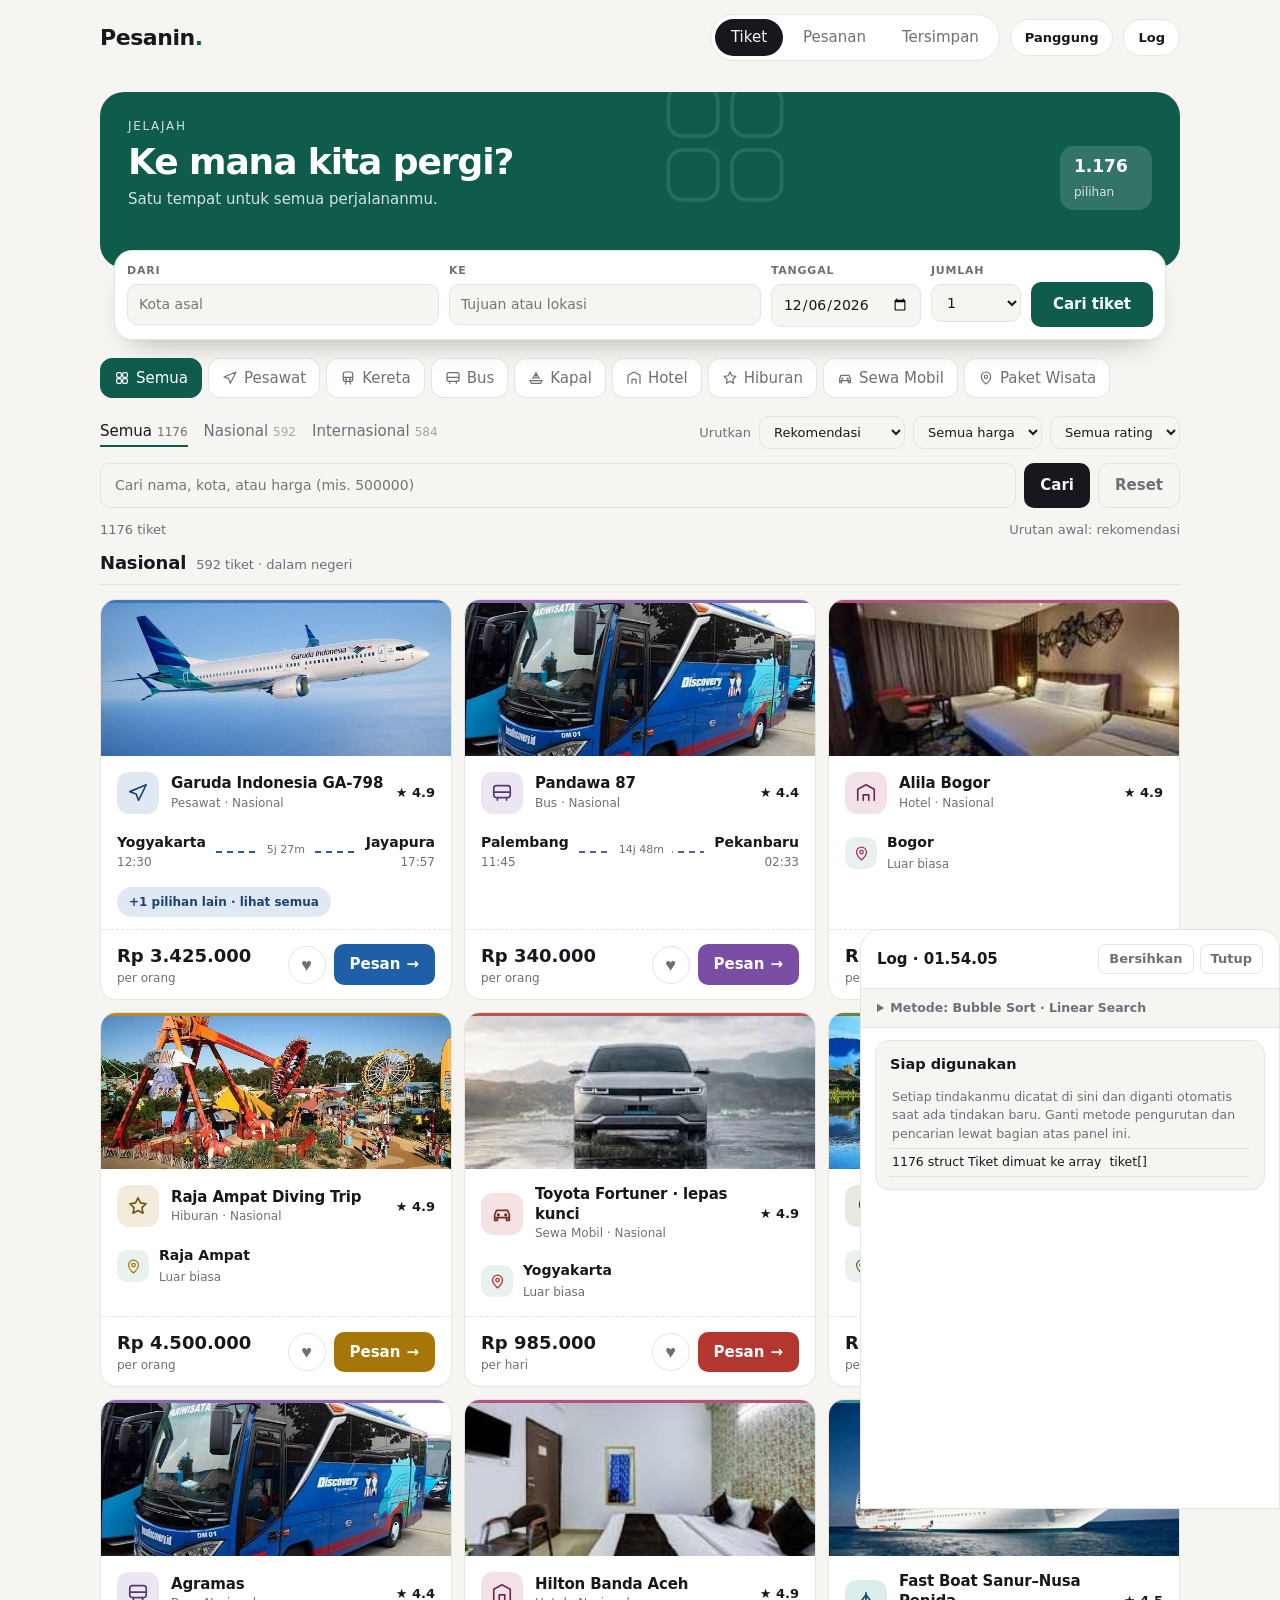
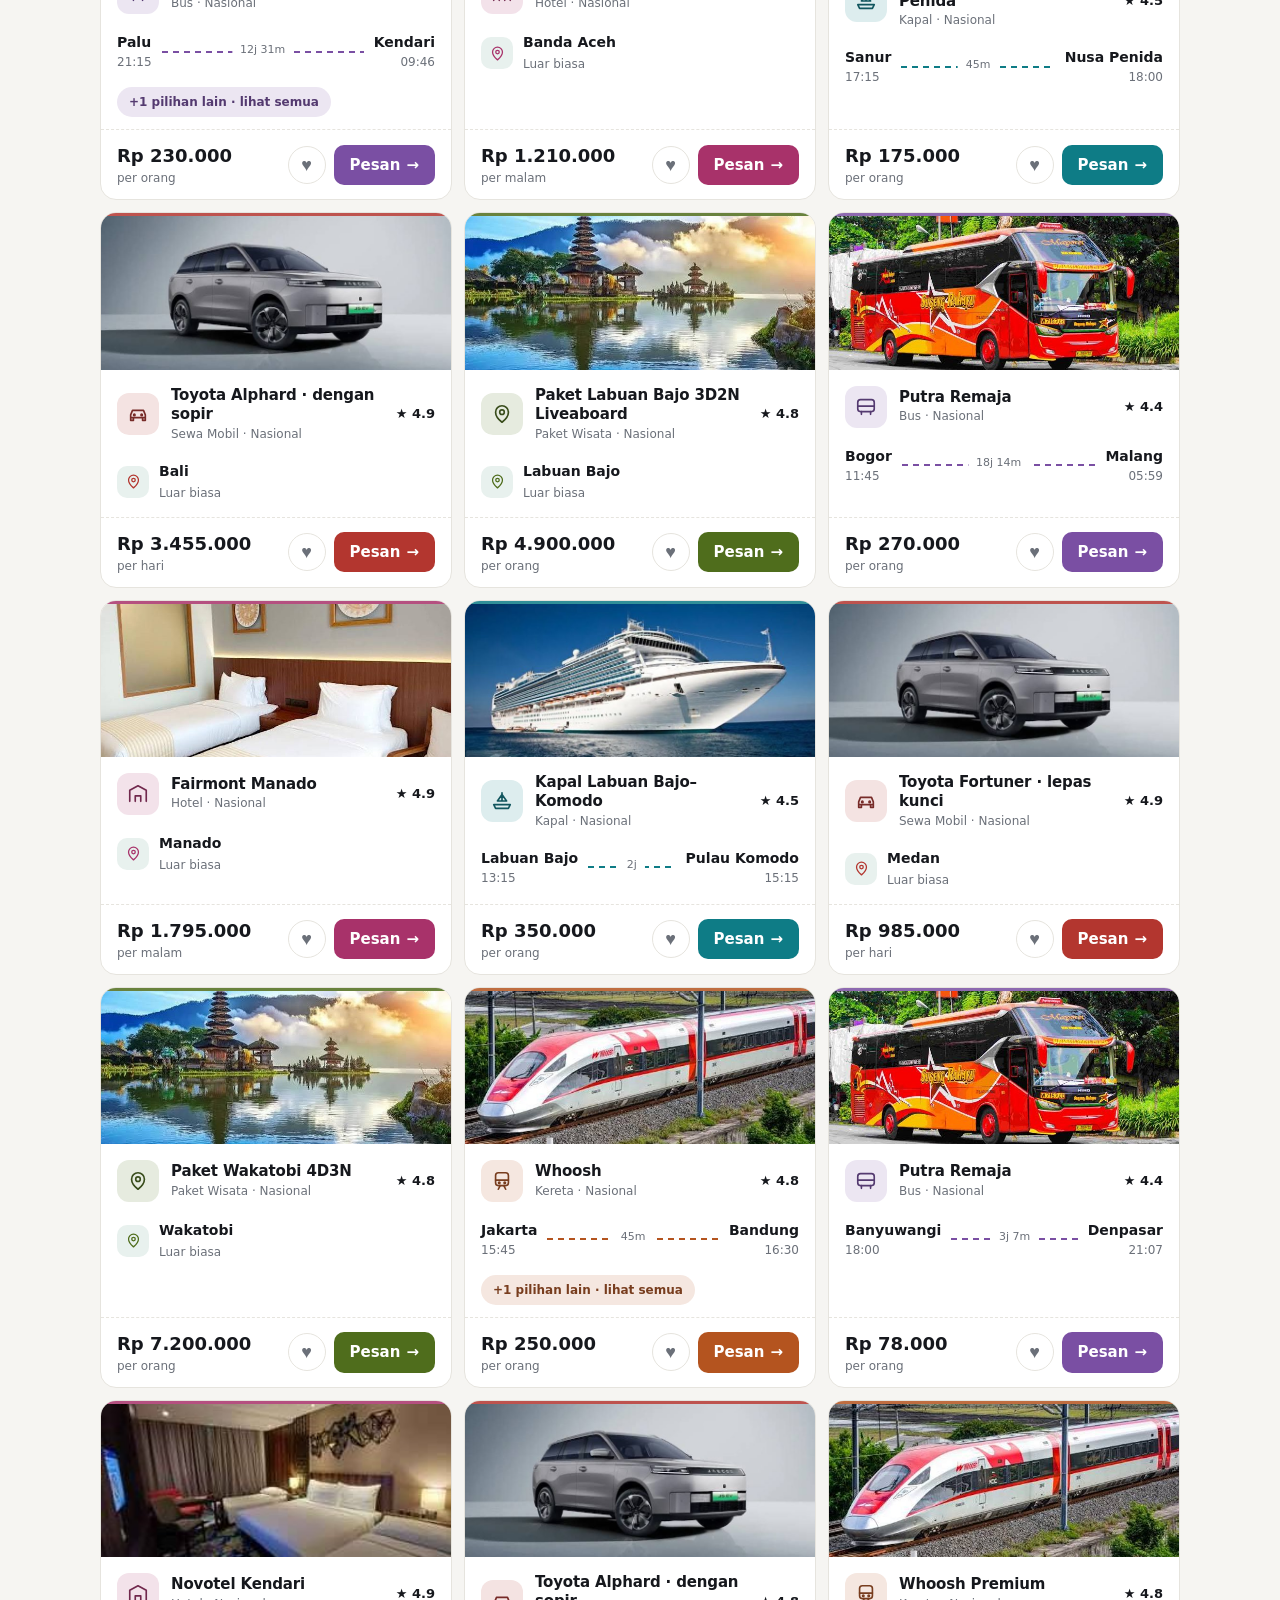
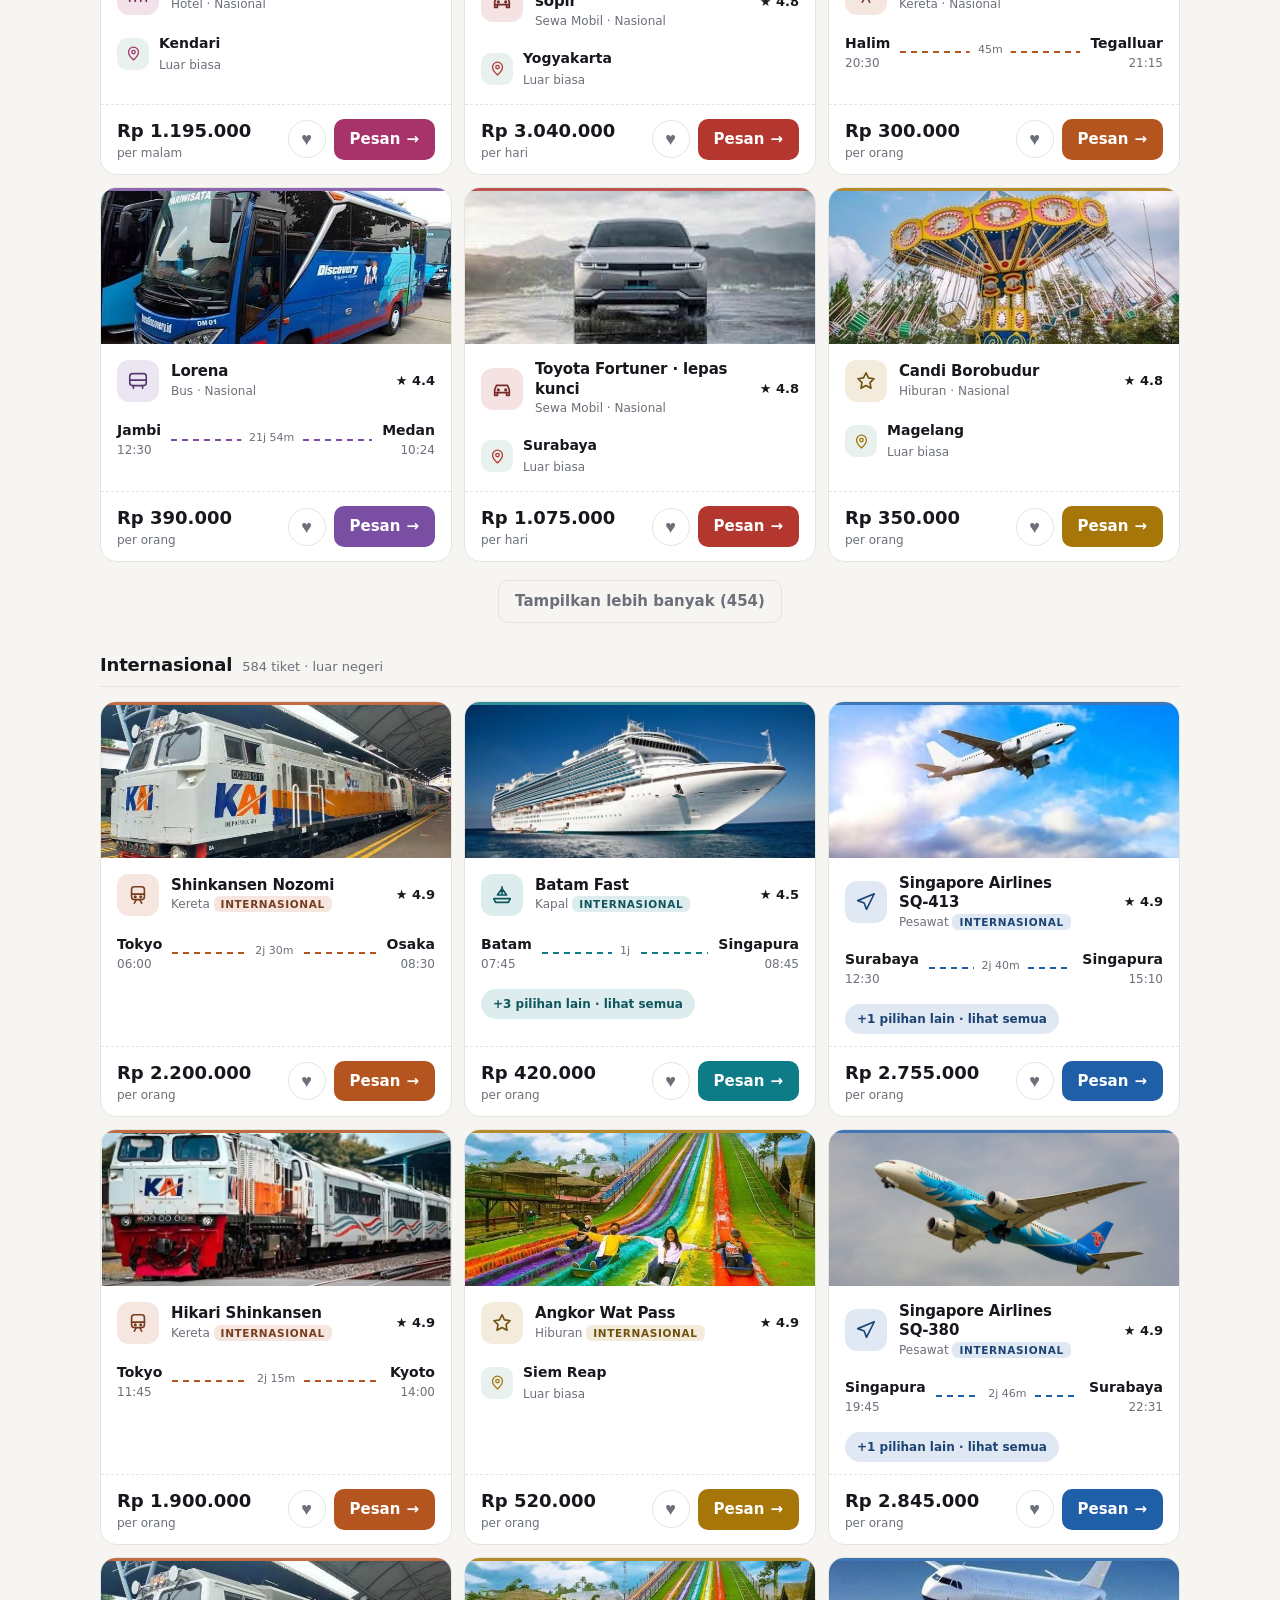
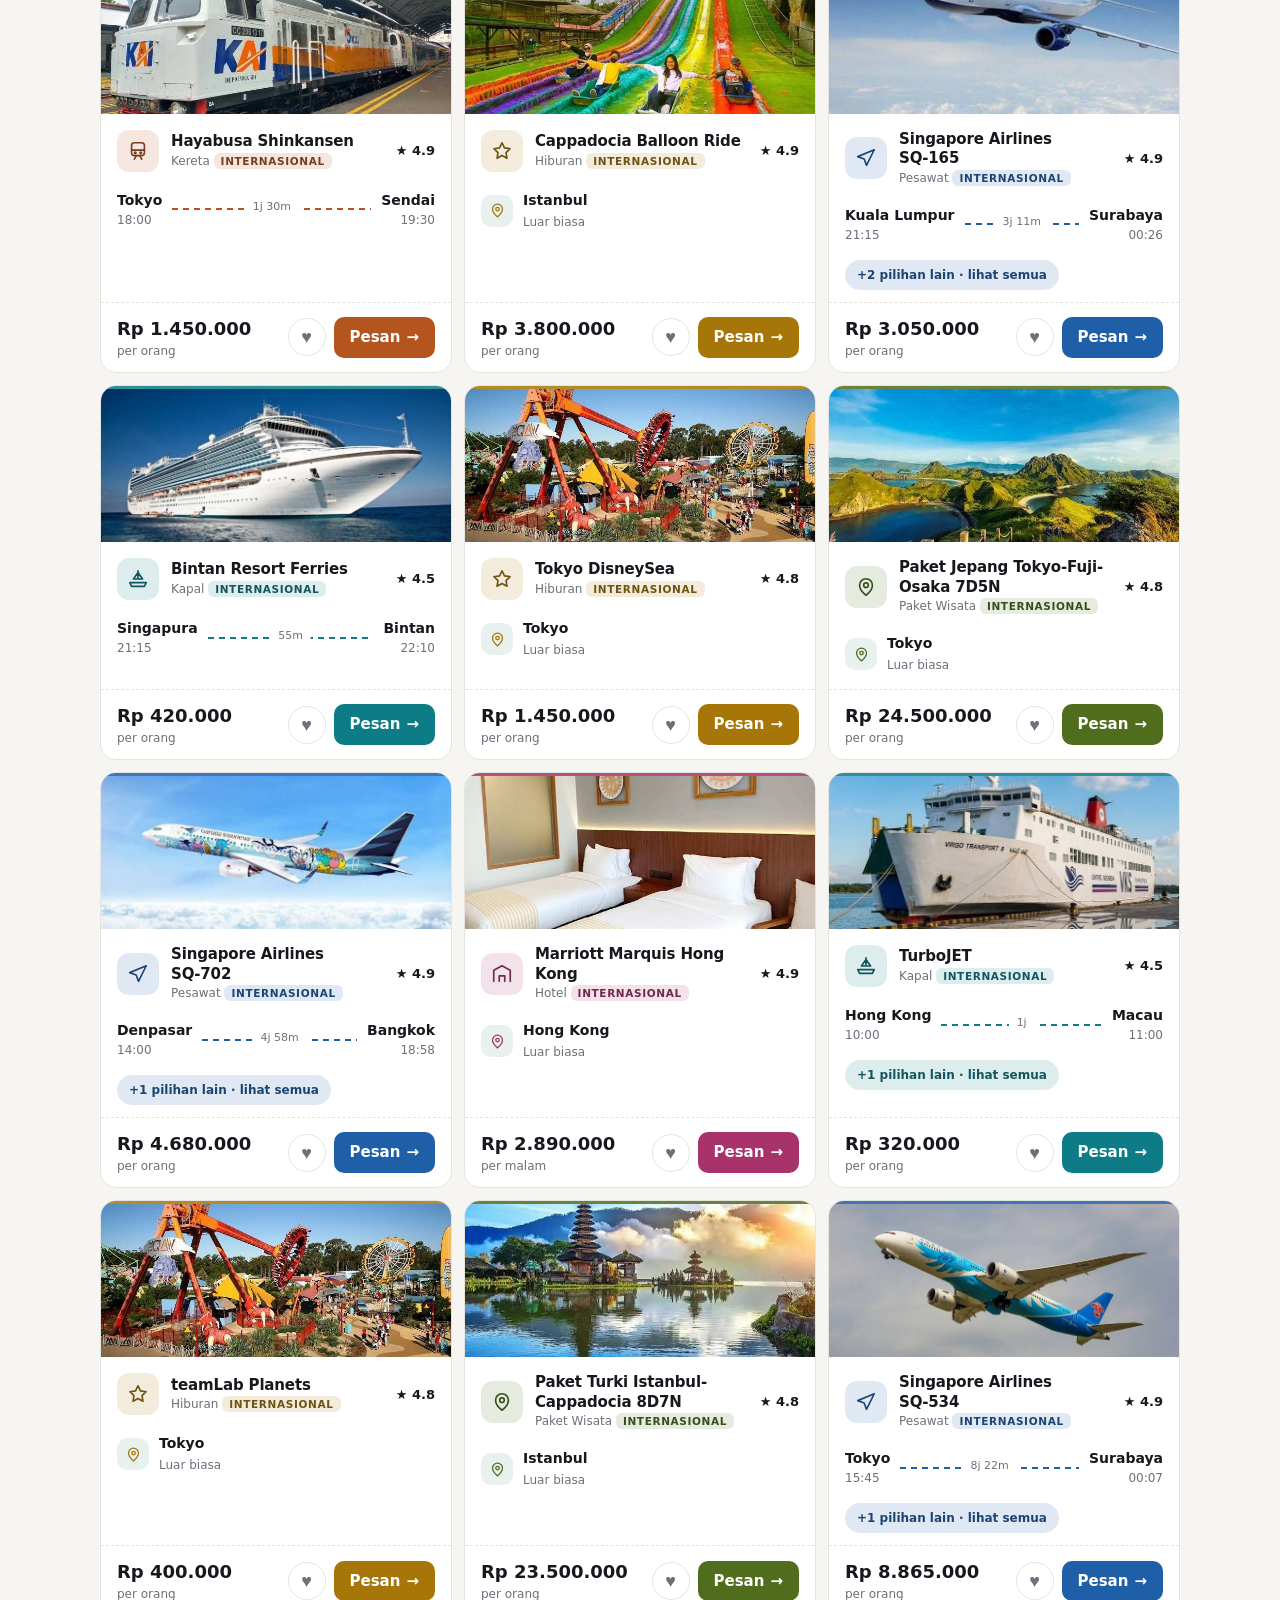
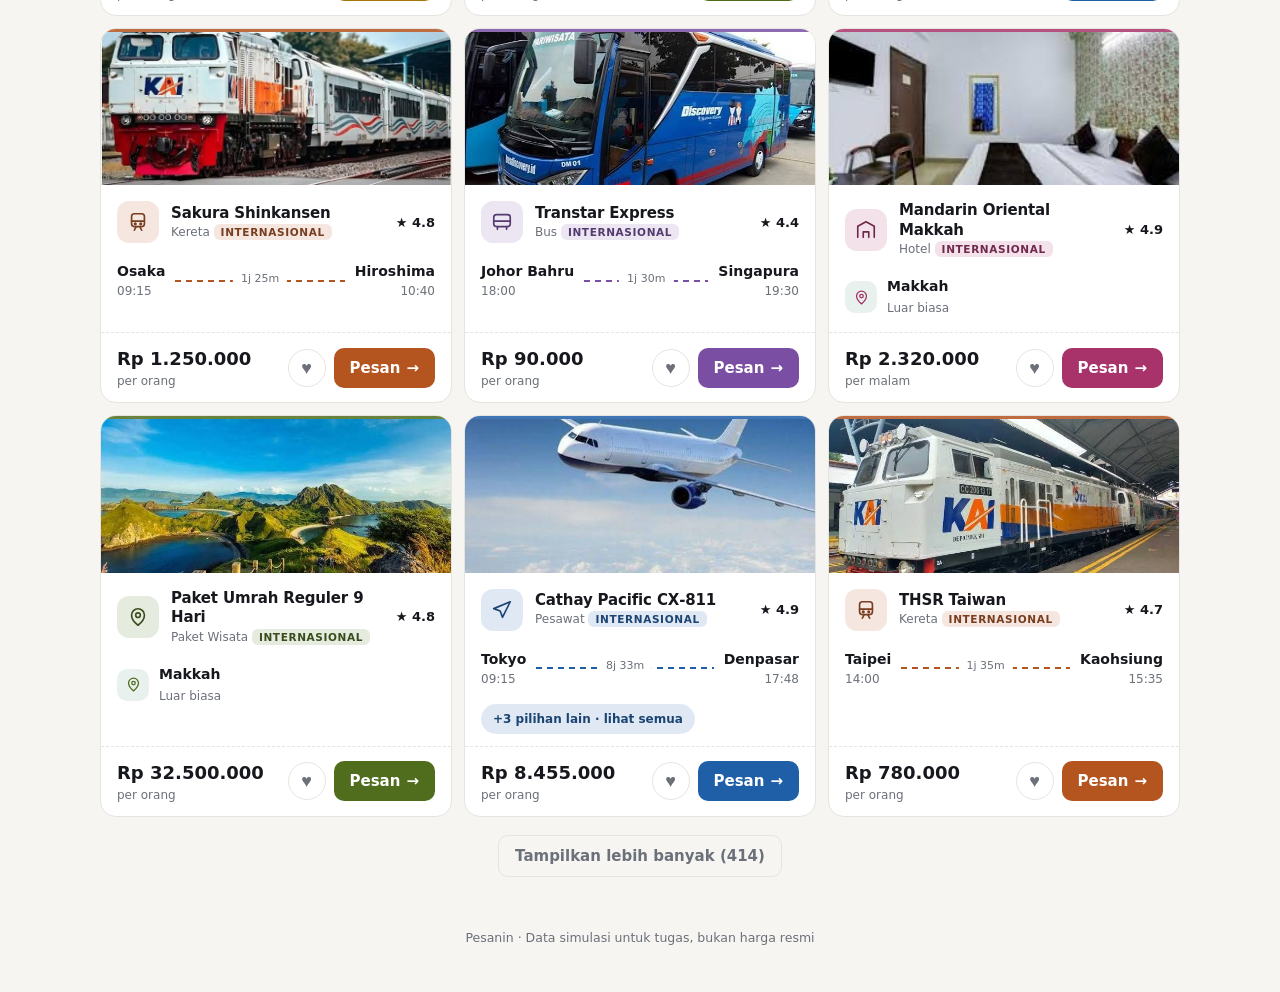
==== commit a09d10ba: "Update tampilan: gambar sampul, Tersimpan, Panggung Algoritma" ====
--- a/index.html
+++ b/index.html
@@ -2,7 +2,7 @@
 <html lang="id">
 <head>
 <meta charset="utf-8">
-<meta http-equiv="Content-Security-Policy" content="default-src 'none'; script-src 'self' file:; style-src 'self' file: 'unsafe-inline' https://fonts.googleapis.com; font-src 'self' file: https://fonts.gstatic.com; img-src data:; base-uri 'none'; form-action 'none'">
+<meta http-equiv="Content-Security-Policy" content="default-src 'none'; script-src 'self' file:; style-src 'self' file: 'unsafe-inline' https://fonts.googleapis.com; font-src https://fonts.gstatic.com; img-src 'self' file: data:; base-uri 'none'; form-action 'none'">
 <meta name="viewport" content="width=device-width, initial-scale=1, viewport-fit=cover">
 <title>Pesanin — Tiket Perjalanan</title>
 <meta name="referrer" content="no-referrer">
@@ -14,10 +14,10 @@
 <body>
 <div class="w">
 <header><div class="brand">Pesanin<i>.</i></div>
-<div class="hdr-r"><nav class="nav"><button class="on" data-v="tiket">Tiket</button><button data-v="pesanan">Pesanan <em id="oc" hidden>0</em></button><button data-v="konsep">Konsep Data</button></nav><button class="hlog" id="fab" aria-label="Buka log tindakan">Log <span id="lc" hidden>0</span></button></div></header>
+<div class="hdr-r"><nav class="nav"><button class="on" data-v="tiket">Tiket</button><button data-v="pesanan">Pesanan <em id="oc" hidden>0</em></button><button data-v="simpan">Tersimpan <em id="fc" hidden>0</em></button></nav><a class="hlog" href="lab.html" style="text-decoration:none;color:inherit;display:inline-flex;align-items:center">Panggung</a><button class="hlog" id="fab" aria-label="Buka log tindakan">Log <span id="lc" hidden>0</span></button></div></header>
 
 <main id="tiket">
-<section class="hero"><span class="blob b1"></span><span class="blob b2"></span><span class="blob b3"></span><div class="flyw" aria-hidden="true"><svg viewBox="0 0 320 100" fill="none"><path d="M0 90 Q160 -50 320 70" stroke="#fff" stroke-width="1.5" stroke-linecap="round" stroke-dasharray="3 7"/></svg><div class="plane"><svg viewBox="0 0 24 24" fill="currentColor"><path d="M21 3L3 10.5l7 2.5 2.5 7L21 3z"/></svg></div></div><svg class="bg" id="hbg" viewBox="0 0 24 24" fill="none" stroke="#fff" stroke-width=".5" stroke-linecap="round" stroke-linejoin="round"></svg>
+<section class="hero"><svg class="bg" id="hbg" viewBox="0 0 24 24" fill="none" stroke="#fff" stroke-width=".5" stroke-linecap="round" stroke-linejoin="round"></svg>
 <div style="position:relative"><small id="hk"></small><h1 id="h1"></h1><p class="sub" id="hs"></p></div><div class="stats" id="stats"></div></section>
 <div class="sf"><label><span id="la">Dari</span><input id="fa" maxlength="40" list="kota" placeholder="Kota asal"></label><label><span id="lb">Ke</span><input id="fb" maxlength="40" list="kota" placeholder="Tujuan atau lokasi"></label><label>Tanggal<input type="date" id="fd"></label><label>Jumlah<select id="fp"><option>1</option><option>2</option><option>3</option><option>4</option><option>5</option></select></label><button class="go" id="fs">Cari tiket</button></div><datalist id="kota"></datalist>
 <div class="cats" id="cats"></div>
@@ -30,7 +30,9 @@
 
 <main id="pesanan"><h1>Pesanan saya</h1><p class="sub">Semua tiket yang sudah kamu pesan.</p><div id="ol"></div></main>
 
-<main id="konsep">
+<main id="simpan"><h1>Tiket tersimpan</h1><p class="sub">Tiket yang kamu tandai ♥ untuk dipesan nanti.</p><div class="grid" id="sg"></div></main>
+
+<main id="konsep" hidden>
 <h1>Array, Struct, Pointer</h1>
 <p class="sub">Tiga konsep dasar yang menopang seluruh data di halaman ini.</p>
 <div class="k">
@@ -44,12 +46,12 @@
 <div class="box" style="grid-column:1/-1;order:3"><h2>Linked List</h2><p>Pesananmu disimpan sebagai rantai node. Setiap node menyimpan <code>next</code>, yaitu pointer ke node berikutnya.</p><div id="ll"></div></div>
 </div>
 </main>
-<footer>Pesanin · Proyek Struktur Data · Array, Struct, Pointer, Sorting, Searching · Data simulasi untuk tugas, bukan harga resmi</footer>
+<footer>Pesanin · Data simulasi untuk tugas, bukan harga resmi</footer>
 </div>
 
 
 <aside class="dr" id="dr"><div class="dh"><span id="lt">Log proses</span><div><button id="lx">Bersihkan</button><button id="lh">Tutup</button></div></div><details class="cfg"><summary id="cfgs">Atur metode</summary><div class="cfgb"><label>Metode pengurutan<select id="sa"><option value="bubble">Bubble Sort</option><option value="selection">Selection Sort</option><option value="insertion">Insertion Sort</option><option value="merge">Merge Sort</option><option value="quick">Quick Sort</option></select></label><label>Metode pencarian teks<select id="sm"><option value="linear">Linear Search</option><option value="binname">Binary Search (awalan nama)</option></select></label><button class="go ghost" id="bb">Bandingkan semua</button><label class="chk"><input type="checkbox" id="auto" checked> Buka log otomatis</label></div></details>
-<div id="vz" aria-hidden="true"><div class="vh"><span id="vs"></span><button id="vr">Ulang</button></div><div class="prog" id="prog"><i></i></div><div class="ctl" id="ctl"><button id="cb" title="Langkah mundur" aria-label="Langkah mundur">◀</button><button id="cpl" title="Jeda / putar" aria-label="Jeda atau putar">❚❚</button><button id="cf" title="Langkah maju" aria-label="Langkah maju">▶</button><input type="range" id="csl" min="0" max="0" value="0" aria-label="Posisi animasi"><select id="csp" aria-label="Kecepatan"><option value="0.5">Cepat</option><option value="1" selected>Normal</option><option value="6">Lambat</option><option value="20">Pelan</option></select><button id="ck" title="Tampilkan pseudocode" aria-label="Tampilkan pseudocode">{ }</button></div><div id="viz"></div><div id="code" aria-hidden="true"></div></div><div id="log" role="log" aria-live="polite"><div class="none">Belum ada proses. Coba urutkan atau cari tiket.</div></div></aside>
+<div id="vz" aria-hidden="true"><div class="vh"><span id="vs"></span><button id="vr">Ulang</button></div><div id="viz"></div></div><div id="log" role="log" aria-live="polite"><div class="none">Belum ada proses. Coba urutkan atau cari tiket.</div></div></aside>
 <div class="toast" id="toast"></div>
 <div class="ov" id="ov"><div class="md" id="md"></div></div>
 
--- a/style.css
+++ b/style.css
@@ -2,7 +2,7 @@
 @media(prefers-color-scheme:dark){:root:not([data-theme=light]){--bg:#111312;--card:#1a1d1c;--ink:#ecece8;--mut:#9a9f9c;--line:#2a2e2c;--acc:#5fc4ad;--acc2:#1c2b27;--hi:#3a3216}}
 :root[data-theme=dark]{--bg:#111312;--card:#1a1d1c;--ink:#ecece8;--mut:#9a9f9c;--line:#2a2e2c;--acc:#5fc4ad;--acc2:#1c2b27;--hi:#3a3216}
 *{box-sizing:border-box}html{scroll-padding-top:env(safe-area-inset-top,0px)}
-body{margin:0;background:var(--bg);color:var(--ink);font:15px/1.5 "Plus Jakarta Sans","Jakarta Offline",system-ui,sans-serif}
+body{margin:0;background:var(--bg);color:var(--ink);font:15px/1.5 "Plus Jakarta Sans",system-ui,sans-serif}
 .w{max-width:1120px;margin:0 auto;padding:0 20px}
 header{display:flex;align-items:center;justify-content:space-between;padding:22px 0 8px;gap:12px;flex-wrap:wrap}
 .brand{font-weight:700;font-size:22px;letter-spacing:-.02em}.brand i{color:var(--acc);font-style:normal}
@@ -103,7 +103,7 @@
 .seg button{flex:1;font:inherit;font-size:13px;border:0;background:none;color:var(--mut);padding:7px;border-radius:8px;cursor:pointer;transition:.2s}
 .seg button.on{background:var(--card);color:var(--ink);font-weight:600;box-shadow:0 1px 4px rgba(0,0,0,.18)}
 .seats{display:flex;flex-direction:column;gap:6px;margin:10px 0;align-items:center}.sr{display:flex;gap:6px}.gap{width:18px}
-.seat{width:38px;height:34px;border-radius:9px 9px 4px 4px;border:1px solid var(--line);background:var(--bg);color:var(--ink);font:500 11px "Plus Jakarta Sans","Jakarta Offline",system-ui,sans-serif;cursor:pointer;transition:.2s}
+.seat{width:38px;height:34px;border-radius:9px 9px 4px 4px;border:1px solid var(--line);background:var(--bg);color:var(--ink);font:500 11px "Plus Jakarta Sans",system-ui,sans-serif;cursor:pointer;transition:.2s}
 .seat:hover:not(:disabled){border-color:var(--a)}.seat.on{background:var(--a);color:#fff;border-color:var(--a);transform:translateY(-2px)}.seat.occ{opacity:.4;cursor:not-allowed;background:var(--line)}
 .lg{display:flex;gap:14px;justify-content:center;font-size:11px;color:var(--mut);margin-bottom:6px}
 .lg span::before{content:'';display:inline-block;width:10px;height:10px;border-radius:3px;margin-right:5px;vertical-align:-1px;border:1px solid var(--line);background:var(--bg)}
@@ -161,7 +161,7 @@
 .cfg label{display:flex;flex-direction:column;gap:3px;font-size:11px;font-weight:600;text-transform:uppercase;letter-spacing:.05em;color:var(--mut)}
 .cfg select{font-size:13px;padding:7px 8px;text-transform:none;letter-spacing:0;color:var(--ink)}.cfg .go{padding:7px 12px;font-size:13px;min-height:34px}
 .cfg .chk{flex-direction:row;align-items:center;gap:6px;text-transform:none;letter-spacing:0;font-size:12.5px;color:var(--ink);font-weight:500}
-#log{padding:12px 14px 18px;font:13px/1.55 "Plus Jakarta Sans","Jakarta Offline",system-ui,sans-serif}
+#log{padding:12px 14px 18px;font:13px/1.55 "Plus Jakarta Sans",system-ui,sans-serif}
 #log .card{background:var(--bg);border:1px solid var(--line);border-radius:14px;padding:12px 14px;margin-bottom:10px}
 #log .ct{font-weight:700;font-size:14.5px;margin-bottom:8px}
 #log .feat{display:flex;gap:8px;align-items:center;margin:0 0 6px}#log .feat span{font-size:11px;text-transform:uppercase;letter-spacing:.06em;color:var(--mut)}
@@ -170,7 +170,7 @@
 #log .chips2{display:flex;gap:8px;flex-wrap:wrap}#log .chips2 div{background:var(--card);border:1px solid var(--line);border-radius:10px;padding:6px 11px}
 #log .chips2 b{display:block;font-size:14px}#log .chips2 span{font-size:11px;color:var(--mut)}
 #log .steps summary{cursor:pointer;color:var(--mut);padding:6px 2px;font-weight:600}
-#log .l{display:flex;gap:8px;align-items:baseline;flex-wrap:wrap;padding:4px 2px;border-bottom:1px solid var(--line);font:12.5px/1.5 "Plus Jakarta Sans","Jakarta Offline",system-ui,sans-serif;color:var(--mut)}
+#log .l{display:flex;gap:8px;align-items:baseline;flex-wrap:wrap;padding:4px 2px;border-bottom:1px solid var(--line);font:12.5px/1.5 "Plus Jakarta Sans",system-ui,sans-serif;color:var(--mut)}
 #log .l.y{color:var(--ink)}#log .l b{color:var(--ink)}
 #log .ix{font:11px ui-monospace,Menlo,monospace;color:var(--mut);min-width:30px}#log .mt{color:var(--mut);font-size:12px}
 #log .rs{margin-left:auto;font-size:11px;font-weight:700;border-radius:999px;padding:1px 9px;background:var(--line);color:var(--mut)}#log .rs.ok{background:var(--acc);color:#fff}
@@ -228,257 +228,12 @@
 .ft b{text-transform:none;letter-spacing:0;font-size:inherit;width:auto;color:var(--ink)}
 @media(prefers-reduced-motion:reduce){*{animation:none!important;transition:none!important}}
 
-/* =====================================================================
-   V2 · TAMPILAN BARU (ditambahkan di akhir berkas, aturan lama tidak diubah)
-   Isi: header, hero beranimasi, kartu tiket, tombol, panel Log, viz sorting
-   ===================================================================== */
-
-/* ---------- header & navigasi ---------- */
-.nav{position:relative}
-.nav button{position:relative;z-index:1}
-.nav button.on{background:none;color:var(--bg)}
-.nav .ind{position:absolute;left:0;top:4px;bottom:4px;width:0;border-radius:999px;background:var(--ink);z-index:0;transition:transform .5s cubic-bezier(.3,1.35,.5,1),width .5s cubic-bezier(.3,1.35,.5,1)}
-.brand i{display:inline-block;animation:dotbounce 2.6s ease-in-out infinite}
-@keyframes dotbounce{0%,60%,100%{transform:translateY(0)}30%{transform:translateY(-6px)}45%{transform:translateY(0)}}
-.hlog{transition:transform .25s,box-shadow .25s,border-color .25s}
-.hlog:hover{transform:translateY(-2px);border-color:var(--acc);box-shadow:0 8px 20px -12px var(--acc)}
-.hlog.ping{animation:ring .7s ease-out}
-@keyframes ring{0%{box-shadow:0 0 0 0 color-mix(in srgb,var(--acc) 55%,transparent)}100%{box-shadow:0 0 0 14px transparent}}
-@supports(animation-timeline:scroll()){
-  header::after{content:'';position:absolute;left:0;right:0;bottom:-1px;height:2px;background:linear-gradient(90deg,var(--acc),#d99a00);transform-origin:0 50%;transform:scaleX(0);animation:scrollbar linear both;animation-timeline:scroll(root)}
-  @keyframes scrollbar{to{transform:scaleX(1)}}
-}
-
-/* ---------- hero: aurora + pesawat ---------- */
-.hero{background-image:linear-gradient(135deg,rgba(255,255,255,.14) 0%,rgba(255,255,255,0) 40%,rgba(0,0,0,.24) 100%);box-shadow:0 24px 50px -28px var(--a)}
-.hero .blob{position:absolute;border-radius:50%;pointer-events:none;background:radial-gradient(circle at 35% 35%,rgba(255,255,255,.42),rgba(255,255,255,0) 68%);will-change:transform}
-.hero .b1{width:360px;height:360px;left:-110px;top:-170px;animation:drift1 15s ease-in-out infinite}
-.hero .b2{width:280px;height:280px;right:14%;bottom:-170px;animation:drift2 19s ease-in-out infinite}
-.hero .b3{width:190px;height:190px;right:-60px;top:6%;opacity:.7;animation:drift1 23s ease-in-out infinite reverse}
-@keyframes drift1{50%{transform:translate(70px,44px) scale(1.18)}}
-@keyframes drift2{50%{transform:translate(-80px,-30px) scale(.88)}}
-.hero>div[style]{z-index:1}
-.hero h1{text-shadow:0 2px 24px rgba(0,0,0,.18)}
-.flyw{position:absolute;right:30px;top:12px;width:320px;height:100px;pointer-events:none;opacity:.55}
-.flyw svg{position:absolute;inset:0;width:100%;height:100%;overflow:visible}
-.flyw path{animation:dashmove 1.4s linear infinite}
-@keyframes dashmove{to{stroke-dashoffset:-20}}
-.plane{position:absolute;left:0;top:0;width:24px;height:24px;color:#fff;offset-path:path('M0 90 Q160 -50 320 70');offset-rotate:auto;offset-distance:0%;animation:fly 6.5s cubic-bezier(.45,.05,.55,.95) infinite}
-.plane svg{position:absolute;inset:0;transform:rotate(45deg);filter:drop-shadow(0 4px 6px rgba(0,0,0,.25))}
-@keyframes fly{0%{offset-distance:0%;opacity:0}8%{opacity:1}92%{opacity:1}100%{offset-distance:100%;opacity:0}}
-@media(max-width:760px){.flyw{display:none}}
-.stats div{transition:transform .3s cubic-bezier(.3,1.4,.5,1),background .3s;border:1px solid rgba(255,255,255,.18)}
-.stats div:hover{transform:translateY(-3px) scale(1.04);background:rgba(255,255,255,.26)}
-
-/* ---------- kategori & filter ---------- */
-.cats button.on{box-shadow:0 10px 22px -12px var(--a);animation:popin .45s cubic-bezier(.3,1.5,.5,1)}
-.cats button svg{transition:transform .35s cubic-bezier(.3,1.6,.5,1)}
-.cats button:hover svg{transform:rotate(-12deg) scale(1.2)}
-.chips button{position:relative;border-bottom:0}
-.chips button::after{content:'';position:absolute;left:0;right:0;bottom:-2px;height:2px;border-radius:2px;background:var(--a);transform:scaleX(0);transform-origin:0 50%;transition:transform .35s cubic-bezier(.3,1.2,.5,1)}
-.chips button.on::after,.chips button:hover::after{transform:scaleX(1)}
-.sf{transition:box-shadow .3s}.sf:focus-within{box-shadow:0 20px 40px -20px var(--a)}
-input:focus,select:focus{outline:0;border-color:var(--a);box-shadow:0 0 0 3px color-mix(in srgb,var(--a) 18%,transparent)}
-input,select{transition:border-color .2s,box-shadow .25s}
-
-/* ---------- tombol: kilau saat hover ---------- */
-.go{position:relative;overflow:hidden}
-.go:not(.ghost)::before{content:'';position:absolute;inset:0;background:linear-gradient(110deg,transparent 30%,rgba(255,255,255,.3) 50%,transparent 70%);transform:translateX(-120%);pointer-events:none}
-.go:not(.ghost):hover::before{transform:translateX(120%);transition:transform .75s ease}
-
-/* ---------- kartu tiket ---------- */
-.t{border-radius:18px}
-.t::after{content:'';position:absolute;inset:0;background:radial-gradient(260px circle at var(--mx,50%) var(--my,0%),color-mix(in srgb,var(--a) 15%,transparent),transparent 70%);opacity:0;transition:opacity .3s;pointer-events:none}
-.t:hover::after{opacity:1}
-.t .foot{position:relative}
-.t .foot::before,.t .foot::after{content:'';position:absolute;top:-9px;width:16px;height:16px;border-radius:50%;background:var(--bg);border:1px solid var(--line)}
-.t .foot::before{left:-9px}.t .foot::after{right:-9px}
-.pr{transition:color .25s,transform .3s}
-.t:hover .pr{color:var(--a);transform:scale(1.06);transform-origin:0 100%}
-.rt{transition:transform .3s cubic-bezier(.3,1.6,.5,1)}.t:hover .rt{transform:scale(1.12)}
-.opt{transition:transform .2s,filter .2s}.opt:hover{transform:translateY(-2px);filter:brightness(1.08)}
-.t.hit{animation:hitflash 1.2s ease-out}
-@keyframes hitflash{0%{box-shadow:0 0 0 0 color-mix(in srgb,var(--a) 60%,transparent)}100%{box-shadow:0 0 0 18px transparent}}
-
-/* ---------- modal & halaman lain ---------- */
-.md{box-shadow:inset 0 4px 0 var(--a),0 30px 70px -30px rgba(0,0,0,.6)}
-.oc{transition:transform .3s,box-shadow .3s,border-color .3s}.oc:hover{border-color:var(--a)}
-.st{animation:popin .5s .2s cubic-bezier(.3,1.6,.5,1) backwards}
-.k .box{animation:rise .6s cubic-bezier(.2,.7,.2,1) backwards;transition:transform .3s,box-shadow .3s,border-color .3s}
-.k .box:nth-child(2){animation-delay:.08s}.k .box:nth-child(3){animation-delay:.16s}.k .box:nth-child(4){animation-delay:.24s}
-.k .box:hover{transform:translateY(-3px);border-color:var(--acc);box-shadow:0 16px 32px -22px rgba(0,0,0,.5)}
-.seat{transition:transform .2s cubic-bezier(.3,1.6,.5,1),background .2s,border-color .2s}.seat:hover:not(:disabled){transform:translateY(-3px)}
-
-/* ---------- PANEL LOG ---------- */
-.dr{box-shadow:0 -8px 36px -18px rgba(0,0,0,.45);overflow:hidden}
-.dr::before{content:'';position:absolute;left:0;right:0;top:0;height:3px;z-index:2;background:linear-gradient(90deg,var(--acc),#d99a00,var(--acc));background-size:200% 100%;animation:lineslide 3.2s linear infinite}
-@keyframes lineslide{to{background-position:-200% 0}}
-.dh{padding-top:17px;background:linear-gradient(var(--acc2),transparent)}
-.dh>span{display:inline-flex;align-items:center;gap:9px}
-.dh>span::before{content:'';width:9px;height:9px;border-radius:50%;background:var(--acc);animation:livepulse 1.9s ease-out infinite}
-@keyframes livepulse{0%{box-shadow:0 0 0 0 color-mix(in srgb,var(--acc) 60%,transparent)}100%{box-shadow:0 0 0 10px transparent}}
-.dh button{transition:background .2s,color .2s,transform .2s}.dh button:hover{background:var(--acc2);color:var(--acc);transform:translateY(-1px)}
-.cfg summary{transition:color .2s}.cfg summary:hover{color:var(--acc)}
-.cfg summary::marker{color:var(--acc)}
-
-#log{scroll-behavior:smooth}
-#log .card{position:relative;overflow:hidden;border-radius:16px;padding:14px 14px 14px 20px;animation:cardin .55s cubic-bezier(.2,.85,.2,1) both}
-#log .card::before{content:'';position:absolute;left:0;top:0;bottom:0;width:4px;background:linear-gradient(var(--acc),#d99a00);animation:grow .7s cubic-bezier(.2,.8,.2,1) both;transform-origin:50% 0}
-@keyframes cardin{from{opacity:0;transform:translateY(18px) scale(.97)}}
-@keyframes grow{from{transform:scaleY(0)}}
-#log .ct{font-size:15px;letter-spacing:-.01em}
-#log .feat b{background:linear-gradient(110deg,var(--acc) 25%,color-mix(in srgb,var(--acc) 55%,#fff) 50%,var(--acc) 75%);background-size:220% 100%;animation:popin .4s .05s backwards,shimmer 3.4s 1s linear infinite}
-@keyframes shimmer{to{background-position:-220% 0}}
-#log .why{line-height:1.6}
-#log .chips2 div{position:relative;overflow:hidden;transition:transform .25s cubic-bezier(.3,1.5,.5,1),border-color .25s}
-#log .chips2 div:hover{transform:translateY(-3px);border-color:var(--acc)}
-#log .chips2 b{font-size:17px;font-variant-numeric:tabular-nums;background:linear-gradient(120deg,var(--acc),#d99a00);-webkit-background-clip:text;background-clip:text;color:transparent;-webkit-text-fill-color:transparent}
-#log .steps{margin-top:2px}
-#log .steps summary{list-style:none;display:flex;align-items:center;gap:8px;border:1px dashed var(--line);border-radius:12px;padding:9px 12px;transition:border-color .2s,color .2s,background .2s}
-#log .steps summary::-webkit-details-marker{display:none}
-#log .steps summary::before{content:'▸';color:var(--acc);transition:transform .3s cubic-bezier(.3,1.5,.5,1)}
-#log .steps[open] summary::before{transform:rotate(90deg)}
-#log .steps summary:hover{border-color:var(--acc);color:var(--ink);background:var(--acc2)}
-#log .steps[open] summary{margin-bottom:6px}
-
-#log .l{animation:lrow .45s cubic-bezier(.2,.8,.2,1) both;animation-delay:calc(var(--n,0)*42ms);border-radius:8px;transition:background .2s}
-#log .l:hover{background:var(--acc2)}
-@keyframes lrow{from{opacity:0;transform:translateX(-14px)}}
-#log .l.y{background:linear-gradient(90deg,color-mix(in srgb,var(--acc) 13%,transparent),transparent 85%)}
-#log .rs{transition:transform .2s}
-#log .rs.ok{animation:popin .45s cubic-bezier(.3,1.6,.5,1) both;animation-delay:calc(var(--n,0)*42ms + 120ms);box-shadow:0 4px 12px -6px var(--acc)}
-
-/* log tindakan biasa: tampil sebagai linimasa */
-#log .tl .l{position:relative;padding:5px 4px 5px 24px;border-bottom:0}
-#log .tl .l::before{content:'';position:absolute;left:4px;top:.95em;width:9px;height:9px;border-radius:50%;background:var(--line);border:2px solid var(--bg);box-shadow:0 0 0 1px var(--line);z-index:1}
-#log .tl .l::after{content:'';position:absolute;left:8px;top:1.7em;bottom:-.9em;width:2px;background:var(--line)}
-#log .tl .l:last-child::after{display:none}
-#log .tl .l.y::before{background:var(--acc);box-shadow:0 0 0 4px color-mix(in srgb,var(--acc) 22%,transparent);animation:livepulse 2.2s ease-out 2}
-
-/* tabel perbandingan algoritma */
-.bt tr{animation:flash .5s backwards}.bt tr:nth-child(2){animation-delay:.05s}.bt tr:nth-child(3){animation-delay:.12s}.bt tr:nth-child(4){animation-delay:.19s}.bt tr:nth-child(5){animation-delay:.26s}.bt tr:nth-child(6){animation-delay:.33s}
-.bt tr.best td{background:color-mix(in srgb,var(--acc) 12%,transparent)}.bt tr.best td:first-child::before{content:'★ '}
-
-/* ---------- visualisasi sorting/searching ---------- */
-.prog{height:3px;margin:8px 16px 0;border-radius:3px;background:var(--line);overflow:hidden}
-.prog i{display:block;height:100%;background:linear-gradient(90deg,var(--acc),#d99a00);transform:scaleX(0);transform-origin:0 50%}
-.prog.run i{animation:progress var(--d,1600ms) linear forwards}
-@keyframes progress{to{transform:scaleX(1)}}
-#viz i{background:linear-gradient(to top,color-mix(in srgb,var(--mut) 45%,transparent),var(--mut));border-radius:3px 3px 0 0}
-#viz i.sw{background:linear-gradient(to top,var(--acc),#d99a00);opacity:1;box-shadow:0 0 14px color-mix(in srgb,var(--acc) 70%,transparent);transform:scaleX(1.5)}
-#viz i.ok{background:linear-gradient(to top,var(--acc),color-mix(in srgb,var(--acc) 55%,#fff));animation:okwave .7s ease both}
-@keyframes okwave{0%{transform:scaleY(.8);filter:brightness(1.6)}100%{transform:none;filter:none}}
-#viz .q.s1{box-shadow:0 0 12px var(--acc);border-radius:3px}
-#viz .q.s2{box-shadow:0 0 8px #d99a00;animation:popin .35s cubic-bezier(.3,1.6,.5,1)}
-
-@media(prefers-reduced-motion:reduce){*,*::before,*::after{animation:none!important;transition:none!important}.plane{offset-distance:50%;opacity:1}}
-
-/* ---------- V2.1: kontrol animasi, pseudocode, grafik perbandingan ---------- */
-.dr{height:min(80vh,700px)}
-.prog i{transition:transform .12s linear}
-.ctl{display:flex;align-items:center;gap:6px;padding:8px 16px 0}
-.ctl button{font:inherit;font-size:12px;width:32px;height:30px;padding:0;border:1px solid var(--line);background:none;color:var(--ink);border-radius:8px;cursor:pointer;transition:background .2s,color .2s,border-color .2s,transform .2s}
-.ctl button:hover{background:var(--acc2);color:var(--acc);border-color:var(--acc);transform:translateY(-1px)}
-.ctl button:active{transform:scale(.92)}
-.ctl #cpl{background:var(--acc);border-color:var(--acc);color:#fff}.ctl #cpl:hover{filter:brightness(1.12);color:#fff;background:var(--acc)}
-.ctl #ck.on{background:var(--acc2);color:var(--acc);border-color:var(--acc)}
-.ctl input[type=range]{flex:1 1 auto;min-width:0;padding:0;border:0;background:none;box-shadow:none;accent-color:var(--acc)}
-.ctl select{font-size:12px;padding:5px 6px}
-#code{display:none;margin:8px 16px 10px;padding:8px 0;border:1px solid var(--line);border-radius:12px;background:var(--bg);font:12px/1.6 ui-monospace,Menlo,monospace;overflow-x:auto}
-#vz.showcode #code:not(:empty){display:block;animation:rise .35s both}
-#code .cl{white-space:pre;padding:1px 12px 1px 8px;color:var(--mut);border-left:3px solid transparent;transition:background .2s,color .2s,border-color .2s}
-#code .cl span{display:inline-block;width:22px;opacity:.55}
-#code .cl.on{background:color-mix(in srgb,var(--acc) 16%,transparent);color:var(--ink);border-left-color:var(--acc);font-weight:600}
-.bc{margin:2px 0 12px}
-.bct{font-size:11px;font-weight:700;text-transform:uppercase;letter-spacing:.06em;color:var(--mut);margin:8px 0 6px}
-.bcr{display:grid;grid-template-columns:68px 1fr auto;gap:8px;align-items:center;font-size:12px;margin:5px 0}
-.bcr span{color:var(--mut);text-transform:capitalize}
-.bk{height:12px;border-radius:99px;background:var(--line);overflow:hidden}
-.bk i{display:block;height:100%;width:var(--w);border-radius:99px;background:linear-gradient(90deg,color-mix(in srgb,var(--mut) 55%,transparent),var(--mut));transform-origin:0 50%;animation:barin .9s cubic-bezier(.2,.8,.2,1) both;animation-delay:calc(var(--n)*90ms)}
-.bcr.best .bk i{background:linear-gradient(90deg,var(--acc),#d99a00)}
-.bcr.best span::after{content:' \2605';color:#d99a00}
-.bcr b{font-variant-numeric:tabular-nums;min-width:58px;text-align:right}
-@keyframes barin{from{transform:scaleX(0)}}
-.cfg label.chk{width:auto;height:auto;background:none;border-radius:0;margin:0;display:flex;animation:none;color:var(--ink);place-items:initial}
-
-/* ---------- V2.2: demo, tema, palet perintah, memori, linked list, peta, boarding pass ---------- */
-.hico{width:36px;height:36px;padding:0;display:inline-grid;place-items:center}.hico svg{width:17px;height:17px}
-.dbtn{display:inline-flex;align-items:center;gap:7px}.dbtn svg{width:13px;height:13px;fill:currentColor;stroke-width:1}.dbtn b{font-weight:600}
-.dbtn.run{background:var(--acc);border-color:var(--acc);color:#fff}
-@media(max-width:560px){.dbtn b{display:none}}
-:root.tx *,:root.tx *::before,:root.tx *::after{transition:background-color .45s,color .45s,border-color .45s,fill .45s!important}
-.dpulse{animation:dpulse .9s ease-out 3!important}
-@keyframes dpulse{0%{box-shadow:0 0 0 0 color-mix(in srgb,var(--acc) 70%,transparent)}100%{box-shadow:0 0 0 16px transparent}}
-#dmo{position:fixed;left:50%;top:12px;z-index:40;width:min(620px,92vw);display:flex;gap:12px;align-items:center;padding:12px 14px 16px;border-radius:16px;background:var(--ink);color:var(--bg);box-shadow:0 20px 50px -20px rgba(0,0,0,.6);transform:translate(-50%,-160%);transition:transform .55s cubic-bezier(.3,1.3,.5,1)}
-#dmo.on{transform:translate(-50%,0)}
-#dmo .dn{flex:none;font:700 12px ui-monospace,Menlo,monospace;padding:3px 9px;border-radius:999px;background:var(--acc);color:var(--bg)}
-#dmo .dt{flex:1;font-size:13.5px;line-height:1.4}
-#dmo .dx{flex:none;font:inherit;font-size:12px;font-weight:600;border:1px solid color-mix(in srgb,var(--bg) 40%,transparent);background:none;color:var(--bg);border-radius:8px;padding:5px 10px;cursor:pointer}
-#dmo i{position:absolute;left:14px;right:14px;bottom:6px;height:2px;border-radius:2px;background:var(--acc);transform-origin:0 50%;transform:scaleX(0);transition:transform .6s}
-.mem{margin-left:auto;font:inherit;font-size:12px;font-weight:600;border:1px solid var(--line);background:none;color:var(--mut);border-radius:999px;padding:5px 11px;cursor:pointer;transition:color .2s,border-color .2s,transform .2s}
-.mem:hover{color:var(--a);border-color:var(--a);transform:translateY(-1px)}
-.t .foot{gap:8px}
-.nd.fly{animation:nodefly .95s cubic-bezier(.3,1.2,.5,1) both;box-shadow:0 0 0 3px color-mix(in srgb,var(--acc) 35%,transparent)}
-@keyframes nodefly{0%{opacity:0;transform:translateY(-80px) scale(.6) rotate(-8deg)}60%{opacity:1;transform:translateY(6px) scale(1.06)}100%{transform:none}}
-.ar.relink{animation:relink .8s ease both}
-@keyframes relink{50%{transform:scale(1.7);color:#d99a00}}
-.nd.gone{border-color:#c0392b;text-decoration:line-through;animation:nodegone 1.3s ease forwards}.ar.gone{animation:nodegone 1s ease forwards}
-@keyframes nodegone{0%{opacity:1}60%{opacity:.7;transform:translateY(26px) rotate(6deg)}100%{opacity:0;transform:translateY(60px) rotate(12deg)}}
-.rmap{margin:2px 0 8px;padding:6px 6px 0;border-radius:14px;background:var(--bg);border:1px solid var(--line)}
-.rmap:not(.still){animation:rise .5s both}
-.rmap svg{width:100%;height:auto;display:block;overflow:visible}
-.rmap text{font:600 11px "Plus Jakarta Sans","Jakarta Offline",system-ui,sans-serif;fill:var(--ink)}.rmap text.mt{font-weight:500;font-size:10.5px;fill:var(--mut)}
-.rmap .arc{stroke-dasharray:5 6;animation:dashmove 1.6s linear infinite}
-.flipw{perspective:1100px;cursor:pointer;margin-bottom:14px}
-.flipc{position:relative;transform-style:preserve-3d;transition:transform .85s cubic-bezier(.3,1.2,.4,1)}
-.flipc.back{transform:rotateY(180deg)}
-.face{backface-visibility:hidden;-webkit-backface-visibility:hidden}
-.face.back{position:absolute;inset:0;transform:rotateY(180deg);display:flex;flex-direction:column;justify-content:center;gap:10px;padding:10px;text-align:center;border:1px dashed var(--line);border-radius:14px}
-.face.back .et-b{margin:0}.face.back .et-b svg{height:96px!important}
-.bph{font-size:11px;font-weight:700;letter-spacing:.14em;text-transform:uppercase;color:var(--a)}
-@media print{.flipc{transform:none!important}.face.back{position:static;transform:none;margin-top:10px}}
-#cmk{position:fixed;inset:0;z-index:50;display:grid;place-items:start center;padding-top:14vh;background:rgba(10,12,11,.45);opacity:0;pointer-events:none;transition:opacity .2s;-webkit-backdrop-filter:blur(3px);backdrop-filter:blur(3px)}
-#cmk.on{opacity:1;pointer-events:auto}
-#cmk .pal{width:min(560px,92vw);background:var(--card);border:1px solid var(--line);border-radius:18px;box-shadow:0 30px 70px -30px rgba(0,0,0,.65);overflow:hidden;transform:translateY(-14px) scale(.97);transition:transform .4s cubic-bezier(.3,1.4,.5,1)}
-#cmk.on .pal{transform:none}
-#cmi{width:100%;flex:none;border:0;border-bottom:1px solid var(--line);border-radius:0;background:none;padding:16px 18px;font-size:16px}
-#cmi:focus{box-shadow:none}
-#cml{max-height:46vh;overflow:auto;padding:6px}
-.cg{font-size:11px;font-weight:700;letter-spacing:.08em;text-transform:uppercase;color:var(--mut);padding:10px 12px 4px}
-.ci{padding:9px 12px;border-radius:10px;cursor:pointer;font-size:14px}
-.ci.on{background:var(--acc2);color:var(--acc);font-weight:600}
-.cmf{display:flex;gap:16px;padding:9px 16px;border-top:1px solid var(--line);font-size:12px;color:var(--mut)}
-.cmf kbd{font:600 11px ui-monospace,Menlo,monospace;border:1px solid var(--line);border-radius:5px;padding:1px 5px;margin-right:3px;background:var(--bg)}
-body.demoing .ov{align-items:start;padding-top:88px}body.demoing .md{max-height:calc(100vh - 112px)}
-
-/* ---------- V2.3: Sorting Race, padanan kode C, font lokal ---------- */
-@font-face{font-family:"Jakarta Offline";font-weight:200 800;font-style:normal;font-display:swap;src:local("Plus Jakarta Sans"),url("fonts/PlusJakartaSans.woff2") format("woff2")}
-#rcv{position:fixed;inset:0;z-index:45;display:grid;place-items:center;padding:14px;background:rgba(10,12,11,.5);opacity:0;pointer-events:none;transition:opacity .25s;-webkit-backdrop-filter:blur(3px);backdrop-filter:blur(3px)}
-#rcv.on{opacity:1;pointer-events:auto}
-.rp{width:min(940px,100%);max-height:94vh;overflow:auto;background:var(--card);border:1px solid var(--line);border-radius:20px;padding:18px 20px 20px;box-shadow:inset 0 4px 0 var(--acc),0 30px 70px -30px rgba(0,0,0,.65);transform:translateY(16px) scale(.97);transition:transform .45s cubic-bezier(.3,1.35,.5,1)}
-#rcv.on .rp{transform:none}
-.rh{display:flex;align-items:baseline;gap:10px;flex-wrap:wrap}.rh>b{font-size:20px}.rh>span{flex:1;color:var(--mut);font-size:13px}
-.rctl{display:flex;flex-wrap:wrap;gap:8px;margin:14px 0}.rctl select{font-size:13px;padding:7px 9px}
-.lanes{display:grid;grid-template-columns:1fr 1fr;gap:14px}@media(max-width:700px){.lanes{grid-template-columns:1fr}}
-.lane{--lc:var(--acc);border:1px solid var(--line);border-radius:16px;padding:12px 12px 10px;background:var(--bg);transition:border-color .3s,box-shadow .3s}
-.lane.b{--lc:#d99a00}
-.lane.win{border-color:var(--lc);box-shadow:0 0 0 3px color-mix(in srgb,var(--lc) 24%,transparent)}
-.lh{display:flex;align-items:center;gap:8px}.lh b{font-size:15px}.lh em{font-style:normal;font-size:12px;color:var(--mut);flex:1}
-.lh .bd{font-style:normal;font-size:11px;font-weight:700;padding:3px 9px;border-radius:99px;background:var(--lc);color:#fff;opacity:0;transform:scale(.6);transition:opacity .3s,transform .45s cubic-bezier(.3,1.6,.5,1)}
-.lane.done .bd{opacity:1;transform:none}
-.bars{display:flex;align-items:flex-end;gap:1px;height:150px;margin:10px 0 8px;border-bottom:1px solid var(--line)}
-.bars i{flex:1;min-width:1px;background:color-mix(in srgb,var(--lc) 38%,var(--line));border-radius:2px 2px 0 0}
-.bars i.hi{background:var(--lc);box-shadow:0 0 8px var(--lc)}
-.lane.done .bars i{background:var(--lc)}
-.rst{display:flex;gap:14px;flex-wrap:wrap;font-size:12px;color:var(--mut)}.rst b{color:var(--ink);font-variant-numeric:tabular-nums;font-size:15px}.rst u{text-decoration:none}
-#rcSum{margin-top:12px;font-size:13.5px;line-height:1.6;min-height:3.2em}.rh2{color:var(--mut)}
-.rnote{font-size:12px;color:var(--mut);margin-top:6px}
-.cct{display:flex;flex-wrap:wrap;gap:6px;margin:12px 0 0}
-.cct button{font:inherit;font-size:12.5px;font-weight:600;border:1px solid var(--line);background:none;color:var(--mut);border-radius:999px;padding:6px 12px;cursor:pointer;transition:background .2s,color .2s,border-color .2s}
-.cct button:hover{color:var(--ink);border-color:var(--ink)}.cct button.on{background:var(--ink);color:var(--bg);border-color:var(--ink)}
-.cc{display:grid;grid-template-columns:minmax(0,1.5fr) minmax(0,1fr);gap:16px;margin-top:12px}@media(max-width:820px){.cc{grid-template-columns:1fr}}
-pre.cv{margin:0;padding:14px 16px;background:var(--bg);border:1px solid var(--line);border-radius:14px;overflow:auto;font:12px/1.65 ui-monospace,Menlo,monospace;max-height:430px;tab-size:4;animation:rise .35s both}
-.cv .c-cm{color:var(--mut);font-style:italic}.cv .c-s{color:color-mix(in srgb,var(--acc) 75%,var(--ink))}.cv .c-k{color:var(--acc);font-weight:700}.cv .c-n{color:#b8731a}
-.cw{display:flex;flex-direction:column;gap:10px;align-items:stretch}
-.cw .wi{padding:10px 12px;border:1px solid var(--line);border-radius:12px;font-size:13px;line-height:1.5}
-.cw .wi b{display:block;font-size:11px;letter-spacing:.07em;text-transform:uppercase;color:var(--acc);margin-bottom:2px}
+#simpan{display:none}
+.acts{display:flex;gap:8px;align-items:center}
+.fav{width:38px;height:38px;border-radius:50%;border:1px solid var(--line);background:var(--card);color:var(--mut,#94a3b8);font-size:18px;line-height:1;cursor:pointer;transition:transform .2s,color .2s,background .2s}
+.fav:hover{transform:scale(1.08)}.fav.on{color:#e5484d;background:#fff0f0;border-color:#f5b5b7;animation:pop .35s}
+.fav:focus-visible{outline:2px solid var(--a);outline-offset:2px}
+@keyframes pop{50%{transform:scale(1.25)}}
+.cvr{display:block;width:100%;aspect-ratio:16/7;height:auto;object-fit:cover;margin-top:3px;background:var(--line)}.t:hover .cvr{filter:saturate(1.08)}.cvr{transition:filter .3s}
+@media(prefers-reduced-motion:reduce){.fav.on{animation:none}}
+@media(max-width:520px){.flt{flex-wrap:wrap;gap:8px}.flt .so{width:100%}.flt .so select{flex:1}.flt>select{flex:1 1 40%;min-width:110px}}
